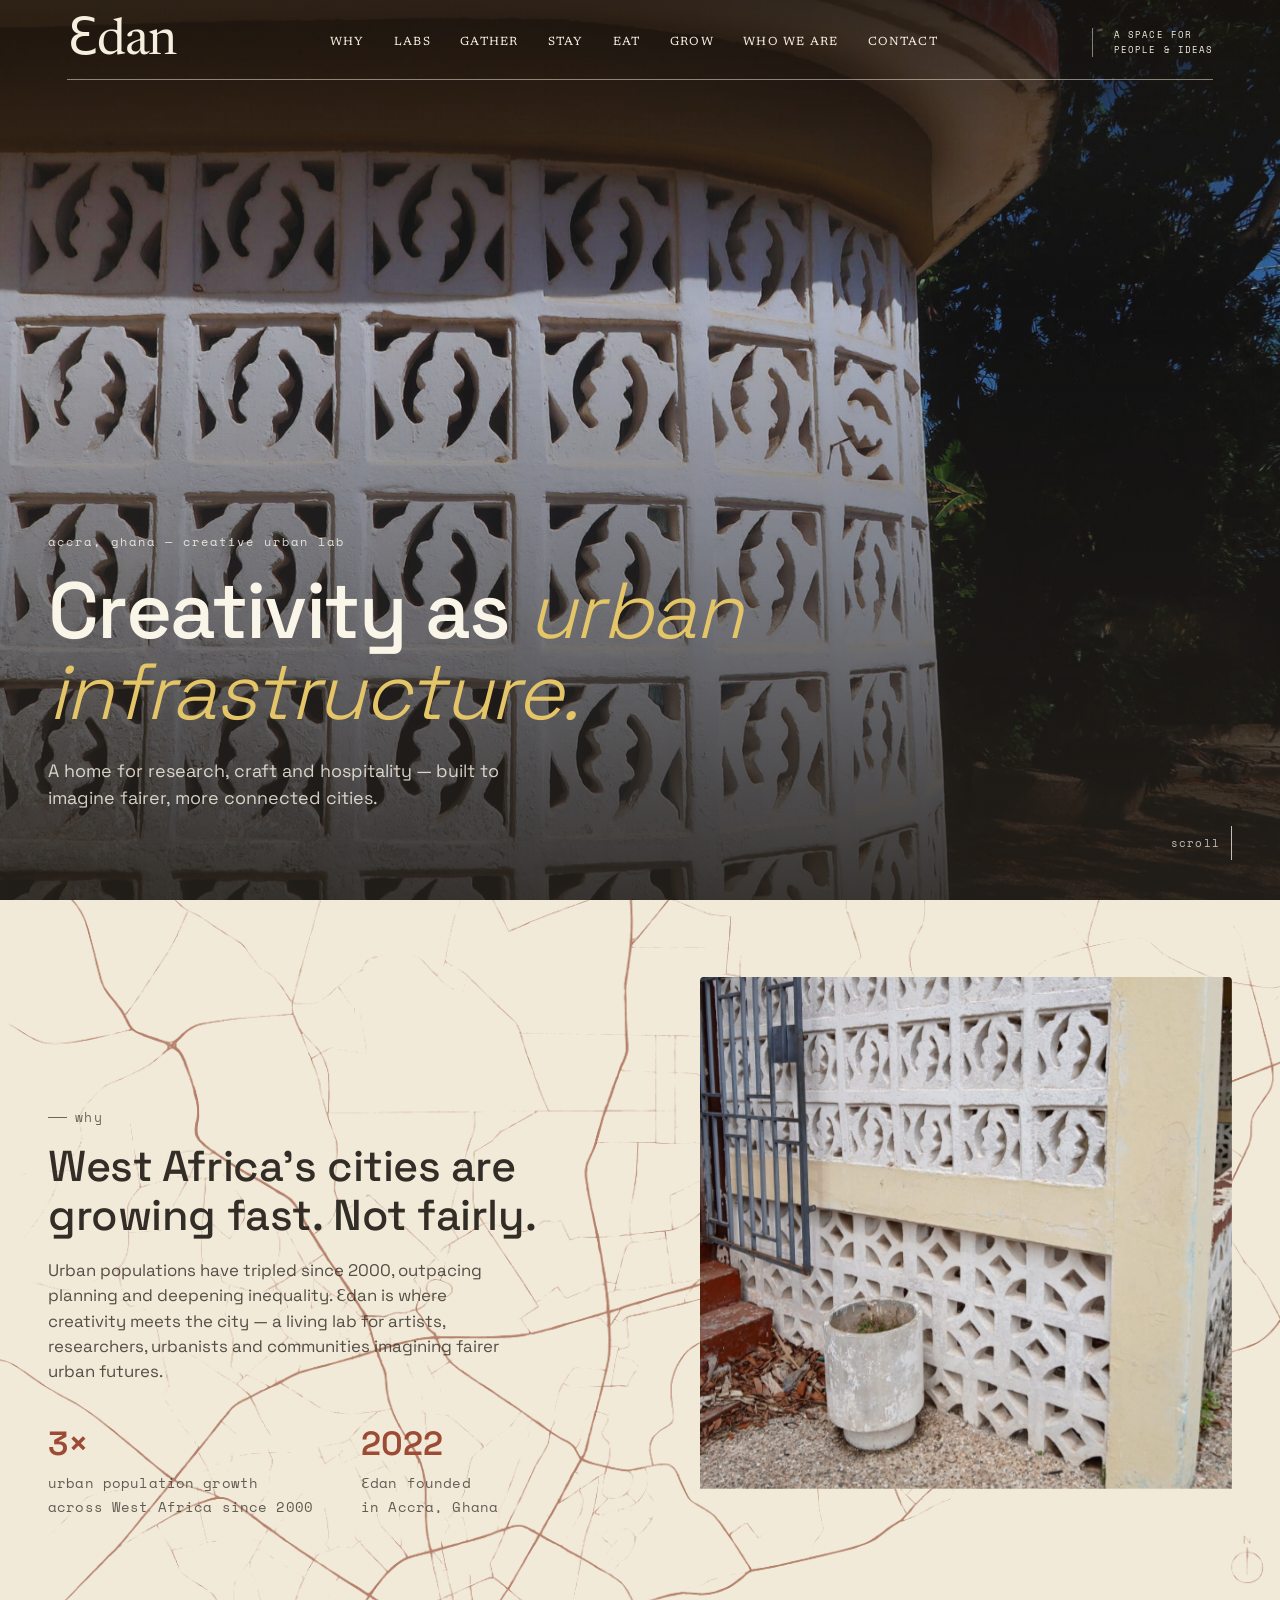
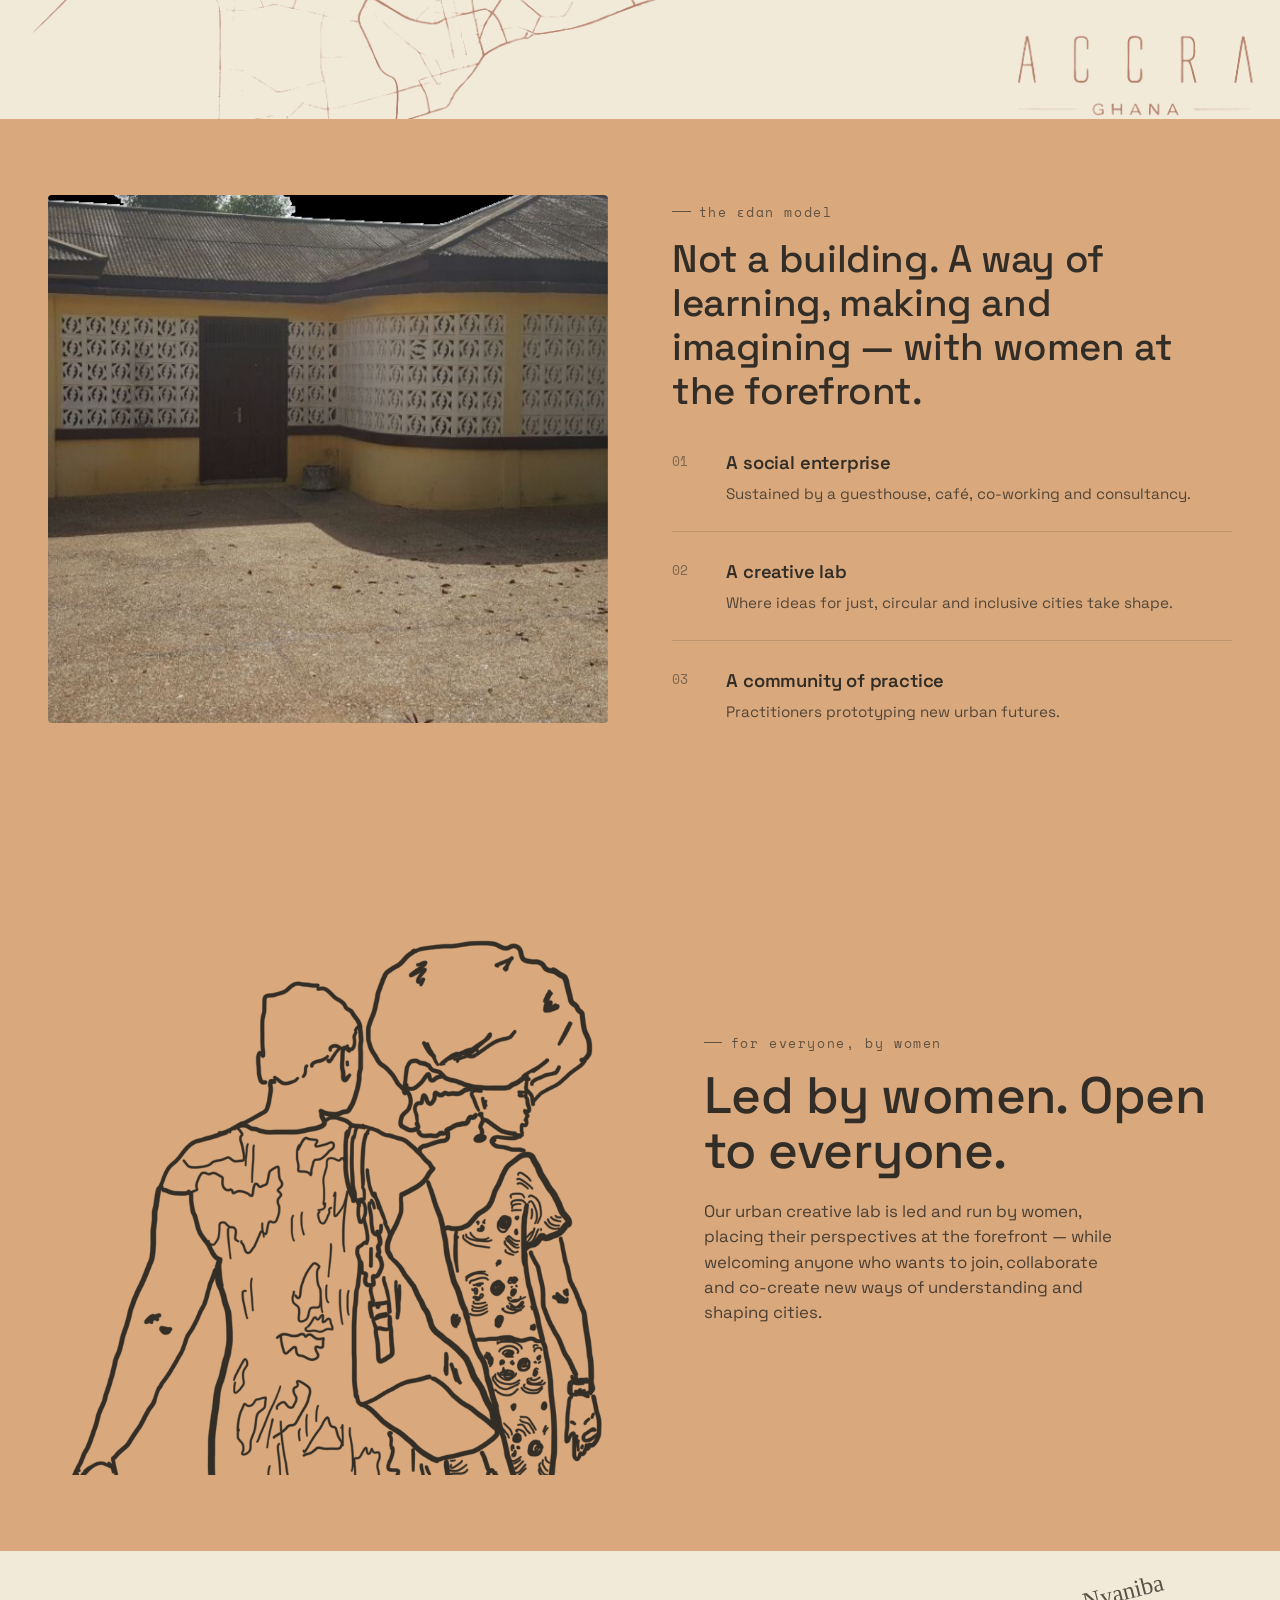
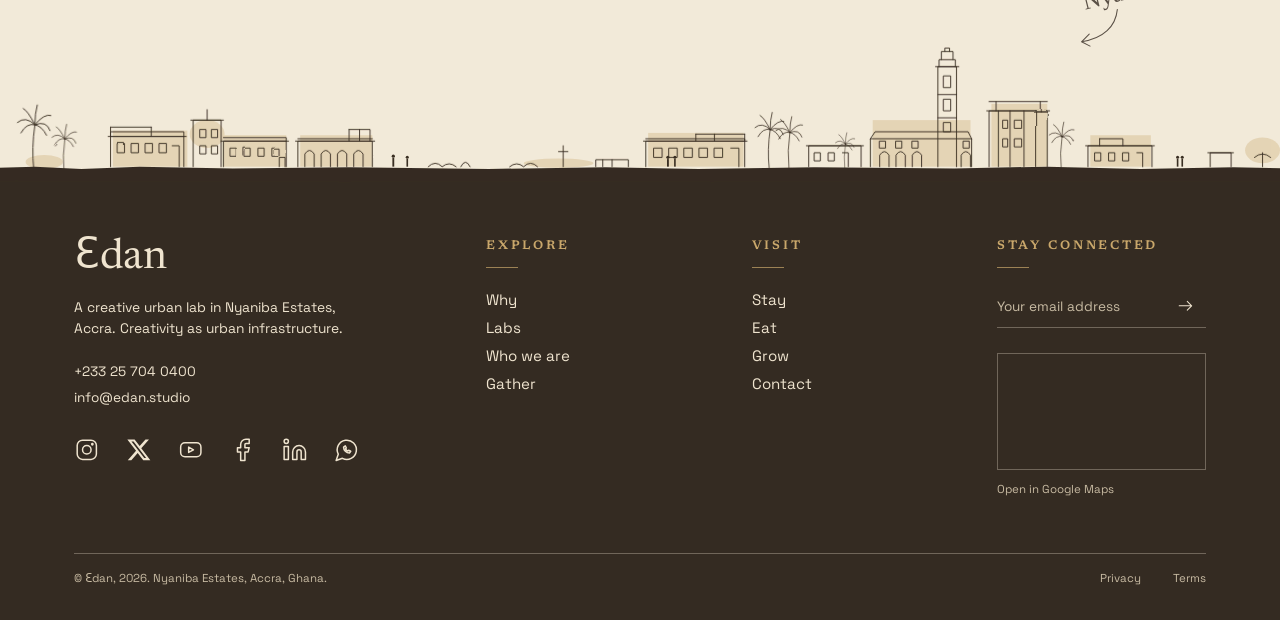
==== index.html @ 87b13c7b "first commit" ====
<!DOCTYPE html>
<html lang="en">
<head>
<meta charset="UTF-8">
<meta name="viewport" content="width=device-width, initial-scale=1.0">
<title>Ɛdan — creative urban studio, Accra</title>
<meta name="description" content="Ɛdan is a creative urban lab in Accra, Ghana. Creativity as urban infrastructure.">
<link rel="stylesheet" href="css/base.css">
<link rel="stylesheet" href="css/tokens.css">
<link rel="stylesheet" href="css/footer.css">
<link rel="preconnect" href="https://fonts.googleapis.com">
<link rel="preconnect" href="https://fonts.gstatic.com" crossorigin>
<link href="https://fonts.googleapis.com/css2?family=Newsreader:opsz,wght@6..72,300..600&display=swap" rel="stylesheet">
</head>
<body class="page-home">

<!-- ============ NAV ============ -->
<a class="skip-link" href="#main">Skip to content</a>
<header class="site-nav" id="siteNav">
  <a href="index.html" class="nav-logo">
    <span>Ɛdan</span>
  </a>
  <button class="nav-toggle" id="navToggle" aria-label="Open menu" aria-expanded="false" aria-controls="navLinks">
    <span></span><span></span><span></span>
  </button>
  <nav class="nav-links" id="navLinks" aria-label="Main">
    <a href="index.html#why">Why</a>
    <a href="labs.html">Labs</a>
    <a href="gather.html">Gather</a>
    <a href="stay.html">Stay</a>
    <a href="eat.html">Eat</a>
    <a href="grow.html">Grow</a>
    <a href="about.html">Who we are</a>
    <a href="contact.html">Contact</a>
  </nav>
  <p class="nav-note" aria-hidden="true">A space for<br>people &amp; ideas</p>
</header>

  <main id="main">
  <!-- ============================================
       HERO
       ============================================ -->
  <section class="hero" id="top">
    <div class="hero-media" id="heroMedia">
      <img src="images/breeze-block-hero.jpg" alt="Detail of a white perforated concrete screen block wall at Ɛdan's building in Accra">
    </div>
    <div class="hero-scrim"></div>

    <div class="hero-content">
      <div class="hero-text-panel">
        <span class="hero-eyebrow">Accra, Ghana — creative urban lab</span>
        <h1 class="hero-title">Creativity as <em>urban infrastructure.</em></h1>
        <p class="hero-sub">A home for research, craft and hospitality — built to imagine fairer, more connected cities.</p>
      </div>
    </div>

    <div class="hero-scroll">
      <span>scroll</span>
      <span class="line"></span>
    </div>
  </section>

  <!-- ============================================
       WHY
       ============================================ -->
  <section class="section section-cotton" id="why">
    <div class="why-bg" aria-hidden="true">
      <img src="images/accra-map-lines.png" alt="">
    </div>
    <div class="wrap why-grid">
      <div class="why-content reveal">
        <span class="eyebrow">why</span>
        <h2>West Africa's cities are growing fast. Not fairly.</h2>
        <p>Urban populations have tripled since 2000, outpacing planning and deepening inequality. Ɛdan is where creativity meets the city — a living lab for artists, researchers, urbanists and communities imagining fairer urban futures.</p>

        <div class="stat-row">
          <div class="stat">
            <span class="num">3×</span>
            <span class="label">urban population growth<br>across West Africa since 2000</span>
          </div>
          <div class="stat">
            <span class="num">2022</span>
            <span class="label">Ɛdan founded<br>in Accra, Ghana</span>
          </div>
        </div>
      </div>

      <div class="why-image reveal reveal-delay-1">
        <img class="parallax-img" src="images/breeze-block-detail.jpg" alt="Close-up detail of Ɛdan's perforated concrete screen wall, worn by weather and time">
      </div>
    </div>
  </section>

  <!-- ============================================
       MODEL
       ============================================ -->
  <section class="section section-terracotta model-section" id="model">
    <div class="wrap model-layout">
      <div class="model-visual reveal">
        <img class="parallax-img" src="images/model-guesthouse.jpg" alt="Ɛdan's single-storey guesthouse building, its facade lined with white breeze-block screens">
      </div>

      <div class="model-content">
        <span class="eyebrow">the Ɛdan model</span>
        <h2>Not a building. A way of learning, making and imagining — with women at the forefront.</h2>

        <div class="pillars">
          <div class="pillar reveal reveal-delay-1">
            <span class="pillar-mark">01</span>
            <div>
              <h3>A social enterprise</h3>
              <p>Sustained by a guesthouse, café, co-working and consultancy.</p>
            </div>
          </div>
          <div class="pillar reveal reveal-delay-2">
            <span class="pillar-mark">02</span>
            <div>
              <h3>A creative lab</h3>
              <p>Where ideas for just, circular and inclusive cities take shape.</p>
            </div>
          </div>
          <div class="pillar reveal reveal-delay-3">
            <span class="pillar-mark">03</span>
            <div>
              <h3>A community of practice</h3>
              <p>Practitioners prototyping new urban futures.</p>
            </div>
          </div>
        </div>
      </div>
    </div>
  </section>

  <!-- ============================================
       WOMEN / FOR EVERYONE
       ============================================ -->
  <section class="section women-section" id="women">
    <div class="wrap women-grid">
      <div class="women-figure reveal">
        <img src="images/line-figures.png" alt="Line illustration of two women walking together, in the Ɛdan brand's hand-drawn gold linework style">
      </div>

      <div class="women-text reveal reveal-delay-1">
        <span class="eyebrow">for everyone, by women</span>
        <h2>Led by women. Open to everyone.</h2>
        <p>Our urban creative lab is led and run by women, placing their perspectives at the forefront — while welcoming anyone who wants to join, collaborate and co-create new ways of understanding and shaping cities.</p>
      </div>
    </div>
  </section>

  
  </main>

<!-- ============ FOOTER ============ -->
<div data-include="partials/nav-footer.html"></div>
  <script src="js/include.js"></script>

  <script src="js/main.js"></script>
  <script src="js/nav.js"></script>
</body>
</html>
---- css/base.css ----
/* ============================================
   Ɛdan — homepage prototype
   Design tokens
   ============================================ */

@import url('https://fonts.googleapis.com/css2?family=Space+Grotesk:wght@300;400;500;600;700&family=Space+Mono:ital,wght@0,400;0,700;1,400&display=swap');

:root{
  /* colour — muted, earth-leaning, never pure white/black */
  --cotton:      #F2EAD9;   /* base page background */
  --cream:       #FAF5E9;   /* lightest surface, cards on dark sections */
  --terracotta:  #D9A97D;   /* dominant warm section field */
  --terracotta-deep: #C68F63;
  --clay:        #9C4B34;   /* roof-tile rust, sparing accent */
  --indigo:      #57647E;   /* faded indigo, cool counterpoint */
  --indigo-deep: #414C63;
  --mustard:     #E4C567;   /* soft accent, "WHY" / highlight */
  --ink:         #322D26;   /* body text, never pure black */
  --ink-soft:    #55503F;

  --font-display: 'Space Grotesk', sans-serif;
  --font-mono: 'Space Mono', monospace;

  --container: 1400px;
  --container-wide: 1680px;
  --gutter: clamp(1.25rem, 4vw, 3rem);

  --ease: cubic-bezier(.16,.84,.44,1);
}

*, *::before, *::after{ box-sizing: border-box; }

html{
  scroll-behavior: smooth;
}

@media (prefers-reduced-motion: reduce){
  html{ scroll-behavior: auto; }
  *{ animation-duration: 0.001ms !important; animation-iteration-count: 1 !important; transition-duration: 0.001ms !important; scroll-behavior: auto !important; }
}

body{
  margin: 0;
  background: var(--cotton);
  color: var(--ink);
  font-family: var(--font-display);
  font-weight: 400;
  line-height: 1.5;
  -webkit-font-smoothing: antialiased;
  overflow-x: hidden;
}

img{ max-width: 100%; display: block; }

a{ color: inherit; text-decoration: none; }

h1,h2,h3,h4{
  font-family: var(--font-display);
  font-weight: 500;
  margin: 0;
  letter-spacing: -0.01em;
}

p{ margin: 0; }

.eyebrow{
  font-family: var(--font-mono);
  font-size: 0.84rem;
  letter-spacing: 0.12em;
  text-transform: lowercase;
  opacity: 0.7;
  display: inline-flex;
  align-items: center;
  gap: 0.6em;
  margin-bottom: 1.1em;
}
.eyebrow::before{
  content: '';
  width: 1.4em;
  height: 1px;
  background: currentColor;
  display: inline-block;
}

.wrap{
  max-width: var(--container);
  margin: 0 auto;
  padding: 0 var(--gutter);
  position: relative;
}
.wrap.wrap-wide{ max-width: var(--container-wide); }

section{ position: relative; }

/* reveal-on-scroll */
.reveal{
  opacity: 0;
  transform: translateY(28px);
  transition: opacity 0.9s var(--ease), transform 0.9s var(--ease);
}
.reveal.in{
  opacity: 1;
  transform: translateY(0);
}
.reveal-delay-1{ transition-delay: .08s; }
.reveal-delay-2{ transition-delay: .16s; }
.reveal-delay-3{ transition-delay: .24s; }
.reveal-delay-4{ transition-delay: .32s; }

/* ============================================
   Nav: editorial header on parchment (wordmark | labels | descriptor, one fine rule below)
   ============================================ */
:root{
  --nav-paper: var(--paper, #F2EAD9);
  --nav-ink: #1f1913;          /* dark green-black */
  --nav-rule: rgba(92,70,48,.38);
  --nav-margin: clamp(1.25rem, 5.2vw, 5rem);
  --nav-serif: "Newsreader", "Iowan Old Style", Georgia, "Times New Roman", serif;
}
.site-nav{
  position: fixed;
  top: 0; left: 0; right: 0;
  z-index: 100;
  height: clamp(4rem, 6.25vw, 6.4rem);
  padding-top: clamp(.15rem, .4vw, .4rem);
  padding-left: var(--nav-margin); padding-right: var(--nav-margin);
  display: grid;
  grid-template-columns: auto 1fr auto;
  align-items: center;
  column-gap: clamp(1.5rem, 3vw, 3.5rem);
  background: var(--nav-paper);
  color: var(--nav-ink);
  transition: transform .4s var(--ease);
}
/* the fine warm-grey rule, aligned to the outer margins */
.site-nav::after{
  content: '';
  position: absolute;
  left: var(--nav-margin); right: var(--nav-margin); bottom: 0;
  height: 1px;
  background: var(--nav-rule);
  pointer-events: none;
}
.nav-logo{
  font-family: var(--nav-serif);
  font-weight: 400;
  font-size: clamp(2.3rem, 3.2vw + .6rem, 4.2rem);
  line-height: 1;
  letter-spacing: -0.02em;
  color: var(--nav-ink);
  justify-self: start;
}
.nav-logo:hover{ opacity: .75; }

.nav-links{
  display: flex;
  align-items: center;
  justify-content: center;
  gap: clamp(.8rem, 2.3vw, 3.2rem);
  font-family: var(--nav-serif);
  font-size: clamp(.64rem, .5rem + .3vw, .82rem);
  font-weight: 400;
  letter-spacing: .1em;
  text-transform: uppercase;
  white-space: nowrap;
  color: var(--nav-ink);
}
.nav-links a{ position: relative; padding: .5rem 0; }
.nav-links a::after{
  content:'';
  position: absolute; left:0; right:.2em; bottom: .28rem;
  height: 1px; background: currentColor;
  transform: scaleX(0); transform-origin: left;
  transition: transform .3s var(--ease);
}
.nav-links a:hover::after,
.nav-links a[aria-current="page"]::after{ transform: scaleX(1); }
.nav-links a:focus-visible,
.nav-logo:focus-visible,
.nav-toggle:focus-visible{ outline: 2px solid var(--nav-ink); outline-offset: 4px; }

/* right: thin vertical divider + two-line descriptor */
.nav-note{
  margin: 0;
  padding-left: clamp(1rem, 1.6vw, 1.6rem);
  border-left: 1px solid var(--nav-rule);
  font-family: var(--font-mono);
  font-size: clamp(.5rem, .42rem + .2vw, .64rem);
  line-height: 1.55;
  letter-spacing: .12em;
  text-transform: uppercase;
  white-space: nowrap;
  color: var(--nav-ink);
}

.nav-toggle{ display:none; }

/* ============================================
   Hero
   ============================================ */
.hero{
  height: 100svh;
  min-height: 560px;
  position: relative;
  display: flex;
  align-items: flex-end;
  overflow: hidden;
  background: var(--ink);
}
.hero-media{
  position: absolute;
  inset: -8% -4%;
  z-index: 0;
}
.hero-media img{
  width: 100%; height: 100%;
  object-fit: cover;
  will-change: transform;
}
.hero-scrim{
  position: absolute; inset: 0;
  background: linear-gradient(180deg, rgba(50,45,38,0.35) 0%, rgba(50,45,38,0.15) 35%, rgba(35,30,24,0.86) 100%);
  z-index: 1;
}
.hero-content{
  position: relative;
  z-index: 2;
  width: 100%;
  padding: 0 var(--gutter) clamp(3rem, 7vw, 5.5rem);
  color: var(--cream);
}
.hero-eyebrow{
  font-family: var(--font-mono);
  font-size: 0.78rem;
  letter-spacing: 0.16em;
  text-transform: lowercase;
  opacity: 0.85;
  margin-bottom: 1.2rem;
  display: block;
}
.hero-title{
  font-size: clamp(2.4rem, 6.2vw, 5.2rem);
  line-height: 1.02;
  font-weight: 500;
  max-width: 16ch;
  letter-spacing: -0.02em;
}
.hero-title em{
  font-style: italic;
  font-weight: 300;
  color: var(--mustard);
}
.hero-sub{
  margin-top: 1.6rem;
  max-width: 42ch;
  font-size: clamp(1rem, 1.4vw, 1.15rem);
  color: rgba(250,245,233,0.82);
}
.hero-scroll{
  position: absolute;
  right: var(--gutter);
  bottom: clamp(1.5rem, 4vw, 2.5rem);
  z-index: 2;
  display: flex;
  align-items: center;
  gap: 0.7rem;
  color: var(--cream);
  font-family: var(--font-mono);
  font-size: 0.7rem;
  letter-spacing: 0.1em;
  opacity: 0.75;
}
.hero-scroll .line{
  width: 1px; height: 34px;
  background: currentColor;
  position: relative;
  overflow: hidden;
}
.hero-scroll .line::after{
  content:'';
  position:absolute; left:0; top:-100%; width:100%; height:100%;
  background: var(--mustard);
  animation: scrollLine 2.1s ease-in-out infinite;
}
@keyframes scrollLine{
  0%{ top:-100%; }
  50%{ top:0; }
  100%{ top:100%; }
}

/* ============================================
   Motif layer (parallax decorative SVG)
   ============================================ */
.motif-layer{
  position: absolute;
  inset: -10% -10%;
  z-index: 0;
  pointer-events: none;
  will-change: transform;
  opacity: 0.5;
}
.motif-layer svg{ width: 100%; height: 100%; }

/* ============================================
   Generic section spacing
   ============================================ */
.section{
  padding: clamp(4.5rem, 9vw, 8rem) 0;
  overflow: hidden;
}
.section-cotton{ background: var(--cotton); }
.section-terracotta{ background: var(--terracotta); color: var(--ink); }
.section-ink{ background: var(--ink); color: var(--cream); }
.section-indigo{ background: var(--indigo); color: var(--cream); }

.section-head{
  max-width: 46rem;
  margin-bottom: clamp(2.5rem, 5vw, 4rem);
}
.section-head reveal{ margin: 0 auto; }
.section-head h2{
  font-size: clamp(1.8rem, 3.4vw, 2.7rem);
  line-height: 1.12;
}
.section-head p{
  margin-top: 1.1rem;
  font-size: 1.05rem;
  max-width: 42ch;
  opacity: 0.82;
}

/* ============================================
   Why section
   ============================================ */
.why-grid{
  display: grid;
  grid-template-columns: 1.05fr 0.95fr;
  gap: clamp(2rem, 5vw, 4rem);
  align-items: center;
}
.why-image{
  position: relative;
  border-radius: 4px;
  overflow: hidden;
  aspect-ratio: 4/5;
}
.why-image img{ width:100%; height:100%; object-fit: cover; }

/* reusable scroll-parallax treatment — add class="parallax-img" to any <img>
   inside a position:relative + overflow:hidden container to get this effect */
.parallax-img{
  position: absolute;
  inset: -12% 0;
  width: 100%;
  height: 124%;
  object-fit: cover;
  will-change: transform;
}
.stat-row{
  display: flex;
  gap: clamp(1.5rem, 4vw, 3rem);
  margin-top: 2.2rem;
  flex-wrap: wrap;
}
.stat{
  font-family: var(--font-mono);
}
.stat .num{
  display:block;
  font-family: var(--font-display);
  font-size: 2.1rem;
  font-weight: 600;
  color: var(--clay);
}
.stat .label{ font-size: 0.86rem; opacity: 0.75; letter-spacing: 0.01em; line-height: 1.4; }

.why-content h2{
  font-size: clamp(1.8rem, 3.4vw, 2.7rem);
  line-height: 1.12;
}
.why-content > p{
  margin-top: 1.2rem;
  font-size: 1.05rem;
  max-width: 42ch;
  opacity: 0.82;
}

.why-bg{
  position: absolute;
  inset: 0;
  z-index: 0;
  overflow: hidden;
  pointer-events: none;
}
.why-bg img{
  width: 100%;
  height: 100%;
  object-fit: cover;
  object-position: center;
  opacity: 0.6;
}
#why .wrap{ position: relative; z-index: 1; }

/* ============================================
   Model / pillars
   ============================================ */
.model-section{ position: relative; }

.model-layout{
  display: grid;
  grid-template-columns: 1fr 1fr;
  gap: clamp(2rem, 5vw, 4rem);
  align-items: stretch;
}

.model-visual{
  position: relative;
  overflow: hidden;
  border-radius: 4px;
  min-height: 420px;
  display: flex;
  align-items: center;
  justify-content: center;
}

.model-content h2{
  font-size: clamp(1.7rem, 3vw, 2.4rem);
  line-height: 1.15;
  margin-bottom: 2.2rem;
  max-width: 22ch;
}

.pillars{
  display: flex;
  flex-direction: column;
  gap: 1.6rem;
}
.pillar{
  display: grid;
  grid-template-columns: 2.4rem 1fr;
  gap: 1rem;
  padding-bottom: 1.6rem;
  border-bottom: 1px solid rgba(50,45,38,0.16);
}
.pillar:last-child{ border-bottom: none; padding-bottom: 0; }
.pillar-mark{
  font-family: var(--font-mono);
  font-size: 0.8rem;
  opacity: 0.55;
  padding-top: 0.2rem;
}
.pillar h3{ font-size: 1.15rem; font-weight: 600; margin-bottom: 0.4rem; }
.pillar p{ font-size: 0.95rem; opacity: 0.8; }

/* ============================================
   Labs
   ============================================ */
.labs-section{ background: var(--cotton); }
.lab-row{
  display: grid;
  grid-template-columns: 0.9fr 1.1fr;
  gap: clamp(2rem, 5vw, 4rem);
  align-items: center;
  padding: clamp(2.5rem, 5vw, 4rem) 0;
  border-top: 1px solid rgba(50,45,38,0.14);
  position: relative;
}
.lab-row:first-of-type{ border-top: none; }
.lab-row:nth-of-type(even) .lab-visual{ order: 2; }
.lab-index{
  font-family: var(--font-mono);
  font-size: 0.75rem;
  opacity: 0.5;
  margin-bottom: 0.8rem;
  display: block;
}
.lab-row h3{
  font-size: clamp(1.4rem, 2.4vw, 1.9rem);
  margin-bottom: 0.8rem;
}
.lab-row p{ font-size: 1rem; opacity: 0.8; max-width: 40ch; }
.lab-link{
  display: inline-flex;
  align-items: center;
  gap: 0.5rem;
  margin-top: 1.3rem;
  font-family: var(--font-mono);
  font-size: 0.8rem;
  border-bottom: 1px solid currentColor;
  padding-bottom: 2px;
}
.lab-visual{
  position: relative;
  aspect-ratio: 5/4;
  border-radius: 4px;
  overflow: hidden;
  background: var(--cream);
}
.lab-visual .motif-layer{ opacity: 0.9; inset: 0; }
.lab-visual .motif-inner{
  position: absolute; inset: 0;
  display: flex; align-items: center; justify-content: center;
}
.motif-num{
  font-family: var(--font-mono);
  font-size: clamp(3.5rem, 9vw, 5.5rem);
  font-weight: 700;
  color: var(--ink);
  opacity: 0.08;
}

/* Labs teaser grid (homepage only — full rows live on labs.html) */
.labs-teaser-grid{
  display: grid;
  grid-template-columns: repeat(4, 1fr);
  gap: 1.2rem;
  margin-bottom: 2rem;
}
.labs-teaser-item{
  display: block;
  padding: 1.5rem;
  border: 1px solid rgba(50,45,38,0.16);
  border-radius: 4px;
  transition: background 0.3s var(--ease), border-color 0.3s var(--ease);
}
.labs-teaser-item:hover{
  background: var(--cream);
  border-color: rgba(50,45,38,0.3);
}
.labs-teaser-mark{
  font-family: var(--font-mono);
  font-size: 0.75rem;
  opacity: 0.5;
  display: block;
  margin-bottom: 0.7rem;
}
.labs-teaser-item h4{ font-size: 1.05rem; margin-bottom: 0.4rem; }
.labs-teaser-item p{ font-size: 0.88rem; opacity: 0.75; }

/* ============================================
   Women / everyone
   ============================================ */
.women-section{
  background: var(--terracotta);
  position: relative;
}
.women-grid{
  display: grid;
  grid-template-columns: 1.15fr 1fr;
  align-items: center;
  gap: clamp(2rem, 5vw, 3rem);
}
.women-figure{
  position: relative;
  display: flex;
  justify-content: center;
}
.women-figure img{ width: 100%; }
.women-text h2{
  font-size: clamp(2rem, 4vw, 3.2rem);
  line-height: 1.08;
}
.women-text p{
  margin-top: 1.3rem;
  font-size: 1.05rem;
  max-width: 38ch;
  opacity: 0.85;
}

/* ============================================
   Spaces
   ============================================ */
.spaces-grid{
  display: grid;
  grid-template-columns: repeat(4, 1fr);
  gap: 1.1rem;
}
.space-card{
  position: relative;
  border-radius: 4px;
  overflow: hidden;
  aspect-ratio: 3/4;
  background: var(--ink);
}
.space-card img{
  width: 100%; height: 100%; object-fit: cover;
  transition: transform 1.1s var(--ease);
}
.space-card:hover img{ transform: scale(1.06); }
.space-card .space-scrim{
  position: absolute; inset: 0;
  background: linear-gradient(180deg, rgba(50,45,38,0) 40%, rgba(35,30,24,0.85) 100%);
}
.space-card .space-label{
  position: absolute; left: 0; right: 0; bottom: 0;
  padding: 1.1rem;
  color: var(--cream);
}
.space-card .space-label .tag{
  font-family: var(--font-mono);
  font-size: 0.68rem;
  opacity: 0.75;
  display:block;
  margin-bottom: 0.3rem;
}
.space-card .space-label h4{ font-size: 1.05rem; }

/* ============================================
   Circle — "we are circular by design"
   Base rules = safe simple mobile version.
   The elaborate editorial treatment (thread line, oversized
   type, overlapping detail photo) is desktop-only, in the
   min-width: 901px block below.
   ============================================ */
.circle-section{
  background: var(--ink);
  color: var(--cream);
}

.circle-wrap-v2{
  display: flex;
  flex-direction: column;
  gap: 2rem;
}

.circle-kicker{
  font-family: var(--font-mono);
  font-size: 0.78rem;
  letter-spacing: 0.12em;
  text-transform: lowercase;
  opacity: 0.6;
}

.circle-visual{ position: relative; }
.circle-photo{
  position: relative;
  aspect-ratio: 1/1;
  max-width: 320px;
  margin: 0 auto;
  border-radius: 50%;
  overflow: hidden;
}
.circle-photo img{
  width: 100%; height: 100%;
  object-fit: cover;
  filter: saturate(0.9) brightness(0.9);
}
.circle-photo-ring{ display: none; }
.circle-photo-detail{ display: none; }
.circle-thread{ display: none; }

.circle-heading{ text-align: center; }
.circle-heading .line-small{
  display: block;
  font-size: 1.1rem;
  opacity: 0.85;
}
.circle-heading .line-huge{
  display: block;
  font-size: clamp(2.6rem, 11vw, 3.6rem);
  font-weight: 600;
  color: var(--mustard);
  line-height: 1;
  margin: 0.15em 0;
}
.circle-heading .line-italic{ font-style: italic; font-weight: 300; }

.circle-manifesto{ text-align: center; margin-top: 1.4rem; }
.circle-manifesto p{
  font-size: 1.05rem;
  opacity: 0.85;
  margin-bottom: 0.35rem;
}

.circle-tagline{
  text-align: center;
  margin-top: 1.2rem;
  font-size: 0.95rem;
  font-style: italic;
  opacity: 0.65;
}

.circle-cta{
  text-align: center;
  margin-top: 1.6rem;
  font-family: var(--font-mono);
  font-size: 0.85rem;
  letter-spacing: 0.03em;
}
.circle-cta span{ color: var(--mustard); margin: 0 0.4em; }

/* ============================================
   Circle — desktop-only editorial treatment
   ============================================ */
@media (min-width: 901px){
  .circle-wrap-v2{
    position: relative;
    display: grid;
    grid-template-columns: 0.85fr 1.15fr;
    align-items: center;
    gap: 2rem;
    padding-top: 3rem;
  }
  .circle-kicker{
    position: absolute;
    top: 0; left: 0;
  }

  .circle-photo{
    max-width: 440px;
    margin: 0;
  }
  .circle-photo-ring{
    display: block;
    position: absolute;
    inset: -16px;
    width: calc(100% + 32px);
    height: calc(100% + 32px);
    pointer-events: none;
  }
  .circle-photo-ring circle{
    fill: none;
    stroke: var(--mustard);
    stroke-width: 1.4;
    stroke-dasharray: 2 7;
    opacity: 0.75;
  }
  .circle-photo-detail{
    display: block;
    position: absolute;
    width: 128px;
    height: 128px;
    object-fit: cover;
    border-radius: 6px;
    border: 4px solid var(--ink);
    bottom: -28px;
    right: 6%;
    transform: rotate(-5deg);
    box-shadow: 0 16px 28px rgba(20,16,12,0.4);
  }
  .circle-thread{
    display: block;
    position: absolute;
    top: -60px;
    left: 62%;
    width: 360px;
    height: 360px;
    pointer-events: none;
  }
  .circle-thread path{
    fill: none;
    stroke: var(--mustard);
    stroke-width: 1.1;
    opacity: 0.55;
  }
  .circle-thread text{
    font-family: var(--font-mono);
    font-size: 7px;
    letter-spacing: 0.05em;
    fill: var(--mustard);
    opacity: 0.85;
  }

  .circle-copy{
    position: relative;
    z-index: 2;
    margin-left: -70px;
  }
  .circle-heading{ text-align: left; }
  .circle-heading .line-small{ font-size: 1.35rem; }
  .circle-heading .line-huge{
    font-size: clamp(4.5rem, 8.5vw, 7rem);
    margin: 0.05em 0;
  }
  .circle-manifesto{ text-align: left; margin-top: 1.8rem; }
  .circle-manifesto p{ font-size: 1.2rem; }
  .circle-tagline{ text-align: left; margin-top: 1.4rem; font-size: 1rem; }
  .circle-cta{ text-align: left; margin-top: 1.8rem; font-size: 0.9rem; }
}

/* ============================================
   Doorways / get involved
   ============================================ */
.doors-grid{
  display: grid;
  grid-template-columns: repeat(3, 1fr);
  gap: 1px;
  background: rgba(50,45,38,0.14);
  border: 1px solid rgba(50,45,38,0.14);
}
.door-card{
  background: var(--cotton);
  padding: clamp(1.6rem, 3vw, 2.2rem);
  min-height: 190px;
  display: flex;
  flex-direction: column;
  justify-content: space-between;
  transition: background 0.35s var(--ease);
}
.door-card:hover{ background: var(--cream); }
.door-card .door-top{
  display: flex;
  justify-content: space-between;
  align-items: flex-start;
}
.door-card .door-mark{
  font-family: var(--font-mono);
  font-size: 0.7rem;
  opacity: 0.5;
}
.door-card .door-arrow{
  font-size: 1.1rem;
  transition: transform 0.3s var(--ease);
}
.door-card:hover .door-arrow{ transform: translate(3px,-3px); }
.door-card h4{ font-size: 1.15rem; margin-top: 1.4rem; }
.door-card p{ font-size: 0.88rem; opacity: 0.72; margin-top: 0.5rem; }
.door-card .door-tag{
  font-family: var(--font-mono);
  font-size: 0.66rem;
  opacity: 0.55;
  margin-top: 0.9rem;
  display: block;
}

/* ============================================
   Founder / community
   ============================================ */
.founder-section{
  background: var(--terracotta-deep);
}
.founder-layout{
  display: grid;
  grid-template-columns: 0.7fr 1.3fr;
  gap: clamp(2rem, 5vw, 4rem);
  align-items: center;
}
.founder-photo{
  position: relative;
  aspect-ratio: 1/1;
  border-radius: 4px;
  overflow: hidden;
  background: var(--ink);
}
.founder-photo img{
  width: 100%; height: 100%; object-fit: cover;
  object-position: top center;
}
.founder-text .eyebrow{ opacity: 0.7; }
.founder-text h2{ font-size: clamp(1.7rem, 3vw, 2.3rem); }
.founder-text p{ margin-top: 1.1rem; font-size: 1.02rem; max-width: 50ch; opacity: 0.85; }

.friends-strip{
  margin-top: clamp(3rem, 6vw, 4.5rem);
  padding-top: clamp(2rem, 4vw, 2.5rem);
  border-top: 1px solid rgba(50,45,38,0.18);
}
.friends-strip .eyebrow{ opacity: 0.6; }
.friends-list{
  display: flex;
  flex-wrap: wrap;
  gap: 0.6rem 1rem;
  font-family: var(--font-mono);
  font-size: 0.82rem;
  opacity: 0.75;
}
.friends-list span::after{
  content: '·';
  margin-left: 1rem;
  opacity: 0.5;
}
.friends-list span:last-child::after{ content: none; }

/* ============================================
   Footer
   ============================================ */
.site-footer{
  background: var(--ink);
  color: var(--cream);
  padding: clamp(3rem, 6vw, 5rem) 0 2rem;
}
.footer-top{
  display: grid;
  grid-template-columns: 1.3fr 1fr 1fr;
  gap: 2.5rem;
  padding-bottom: clamp(2.5rem, 5vw, 3.5rem);
  border-bottom: 1px solid rgba(250,245,233,0.14);
}
.footer-brand{
  display: flex;
  align-items: center;
  gap: 0.6rem;
  font-family: var(--font-mono);
  font-weight: 700;
  font-size: 1.05rem;
  margin-bottom: 1rem;
}
.footer-top p{ opacity: 0.68; font-size: 0.95rem; max-width: 30ch; }
.footer-col h5{
  font-family: var(--font-mono);
  font-size: 0.7rem;
  letter-spacing: 0.1em;
  opacity: 0.55;
  margin-bottom: 1rem;
  text-transform: lowercase;
}
.footer-col a, .footer-col p{
  display: block;
  font-size: 0.92rem;
  opacity: 0.82;
  margin-bottom: 0.65rem;
}
.footer-col a:hover{ opacity: 1; text-decoration: underline; }
.footer-bottom{
  display: flex;
  justify-content: space-between;
  padding-top: 1.6rem;
  font-family: var(--font-mono);
  font-size: 0.72rem;
  opacity: 0.5;
  flex-wrap: wrap;
  gap: 0.6rem;
}

/* ============================================
   Pricing cards (Join Us)
   ============================================ */
.pricing-grid{
  display: grid;
  grid-template-columns: repeat(2, 1fr);
  gap: clamp(1.2rem, 2.5vw, 1.8rem);
  max-width: 44rem;
  margin: 0 auto;
}
.pricing-card{
  background: var(--cream);
  border: 1px solid rgba(50,45,38,0.16);
  border-radius: 4px;
  padding: clamp(1.4rem, 2.5vw, 1.8rem);
}
.pricing-card h3{ font-size: 1.15rem; font-weight: 600; margin-bottom: 0.3rem; text-transform: lowercase; }
.pricing-card .price{
  font-family: var(--font-display);
  font-size: 1.85rem;
  font-weight: 600;
  color: var(--clay);
  line-height: 1;
  margin-top: 0.6rem;
  display: block;
}
.pricing-card .price-period{
  font-family: var(--font-mono);
  font-size: 0.75rem;
  opacity: 0.6;
  display: block;
  margin-bottom: 1rem;
}
.pricing-card .desc{ font-size: 0.88rem; line-height: 1.6; opacity: 0.8; margin-bottom: 1.3rem; }
.pricing-card .btn-signup{
  display: inline-block;
  border: 1px solid var(--ink);
  padding: 0.6rem 1.3rem;
  border-radius: 999px;
  font-family: var(--font-mono);
  font-size: 0.78rem;
  margin-bottom: 1.3rem;
  transition: background 0.3s var(--ease), color 0.3s var(--ease);
}
.pricing-card .btn-signup:hover{ background: var(--ink); color: var(--cream); }
.pricing-card .perks{
  border-top: 1px solid rgba(50,45,38,0.14);
  padding-top: 0.9rem;
  list-style: none;
  margin: 0;
}
.pricing-card .perks li{
  font-size: 0.84rem;
  opacity: 0.82;
  margin-bottom: 0.45rem;
  padding-left: 1.2rem;
  position: relative;
}

.pricing-card .perks li::before{
  content: '✓';
  position: absolute;
  left: 0;
  color: var(--clay);
}
.pricing-head{
  max-width: 30rem;
  margin-left: auto;
  margin-right: auto;
  margin-bottom: clamp(2rem, 4vw, 3rem);
  text-align: center;
}
.pricing-head .eyebrow{ display: flex; justify-content: center; }
.pricing-head h2{ font-size: clamp(1.5rem, 2.2vw, 2rem); }

/* Access list (bulleted, Join Us / info pages) */
.access-list{ list-style: none; margin: 0; padding: 0; max-width: 42rem; }
.access-list li{
  font-size: 1rem;
  opacity: 0.85;
  margin-bottom: 1rem;
  padding-left: 1.4rem;
  position: relative;
  line-height: 1.6;
}
.access-list li::before{
  content: '•';
  position: absolute;
  left: 0;
  color: var(--clay);
}
/* Prose block — plain paragraphs of body copy, reused across info pages */
.prose-block{
  font-size: 1.02rem;
  line-height: 1.75;
  opacity: 0.88;
  max-width: 42rem;
}
.prose-block p{ margin-bottom: 1.2rem; }
.prose-block p:last-child{ margin-bottom: 0; }

.note-italic{
  margin-top: 2rem;
  opacity: 0.8;
  max-width: 42rem;
  font-style: italic;
}

.page-top-padding{ padding-top: clamp(7rem, 12vw, 10rem); }

/* Full-bleed image — breaks out of .wrap's max-width/padding to run edge to edge */
.full-bleed-image{
  width: 100%;
  height: clamp(240px, 32vw, 440px);
  overflow: hidden;
  margin-bottom: clamp(2.5rem, 5vw, 4rem);
}
.full-bleed-image img{
  width: 100%;
  height: 100%;
  object-fit: cover;
  object-position: center 35%;
  display: block;
}

/* ============================================
   Collage hero — hand-drawn linework + real photo overlapping,
   echoing the client's own established visual signature
   ============================================ */
.collage-hero{
  position: relative;
  max-width: 480px;
  aspect-ratio: 4/3.4;
}
.collage-hero svg{
  position: absolute;
  inset: 0;
  width: 100%;
  height: 100%;
}
.collage-photo-inset{
  position: absolute;
  width: 54%;
  aspect-ratio: 3/4;
  object-fit: cover;
  top: 22%;
  left: 18%;
  border: 6px solid var(--cream);
  box-shadow: 0 20px 36px rgba(20,16,12,0.35);
}

/* ============================================
   Responsive
   ============================================ */
@media (max-width: 900px){
  .why-grid, .women-grid, .founder-layout, .model-layout{
    grid-template-columns: 1fr;
  }
  .why-image{ order: -1; }
  .model-visual{ order: -1; min-height: 280px; }
  .founder-photo{ max-width: 260px; }
  .lab-row{ grid-template-columns: 1fr; }
  .lab-row:nth-of-type(even) .lab-visual{ order: -1; }
  .spaces-grid{ grid-template-columns: repeat(2, 1fr); }
  .doors-grid{ grid-template-columns: repeat(2, 1fr); }
  .footer-top{ grid-template-columns: 1fr 1fr; row-gap: 2rem; }
  .labs-teaser-grid{ grid-template-columns: repeat(2, 1fr); }
  .pricing-grid{ grid-template-columns: 1fr; max-width: 24rem; }
}

@media (max-width: 620px){
  .spaces-grid{ grid-template-columns: 1fr 1fr; }
  .doors-grid{ grid-template-columns: 1fr; }
  .footer-top{ grid-template-columns: 1fr; }
  .labs-teaser-grid{ grid-template-columns: 1fr; }

  /* hero: centered content instead of bottom-anchored, needs its own contrast treatment */
  .hero{ align-items: center; }
  .hero-content{ padding-bottom: 0; }
  .hero-scrim{
    background: radial-gradient(120% 90% at 50% 48%, rgba(35,30,24,0.55) 0%, rgba(35,30,24,0.3) 55%, rgba(35,30,24,0.18) 100%);
  }
  .hero-media img{ opacity: 0.55; }
}


/* ---- nav: collapse to the menu button when 8 labels no longer fit ---- */
@media (max-width: 1060px){
  .nav-note{ display: none; }
  .site-nav{ grid-template-columns: 1fr auto; }
  .nav-toggle{
    display: block;
    position: relative;
    z-index: 101;
    width: 28px; height: 20px;
    background: none; border: 0; padding: 0;
    color: var(--nav-ink);
    cursor: pointer;
  }
  .nav-toggle span{
    position: absolute; left:0; right:0; height:1px; background: currentColor;
    transition: transform .3s var(--ease), opacity .3s var(--ease);
  }
  .nav-toggle span:nth-child(1){ top:0; }
  .nav-toggle span:nth-child(2){ top:50%; }
  .nav-toggle span:nth-child(3){ bottom:0; }
  .nav-toggle.open span:nth-child(1){ transform: translateY(9.5px) rotate(45deg); }
  .nav-toggle.open span:nth-child(2){ opacity: 0; }
  .nav-toggle.open span:nth-child(3){ transform: translateY(-9.5px) rotate(-45deg); }
  .nav-logo{ position: relative; z-index: 101; }

  .nav-links{
    position: fixed;
    inset: 0;
    height: 100vh; height: 100dvh;
    background: var(--nav-paper);
    flex-direction: column;
    justify-content: center;
    align-items: center;
    gap: 1.1rem;
    padding: 5rem 2rem 2rem;
    font-size: clamp(1.05rem, 4.4vw, 1.4rem);
    letter-spacing: .22em;
    transform: translateY(-100%);
    visibility: hidden;
    transition: transform .5s var(--ease), visibility 0s linear .5s;
    z-index: 90;
  }
  .nav-links.open{ transform: translateY(0); visibility: visible; transition-delay: 0s; }
  .nav-links a::after{ bottom: .1rem; }
  .site-nav.menu-open{ transform: none !important; }
}

/* ---- nav over the home hero: transparent with light text until you scroll (main.js adds .scrolled) ---- */
body .site-nav{
  transition: transform .4s var(--ease), background-color .4s var(--ease), color .4s var(--ease);
}
.site-nav::before{
  content: '';
  position: absolute;
  left: 0; right: 0; top: 0; height: 170%;
  background: linear-gradient(rgba(18,13,8,.5), rgba(18,13,8,0));
  opacity: 0;
  pointer-events: none;
  z-index: -1;
  transition: opacity .4s var(--ease);
}
body.page-home .site-nav:not(.scrolled):not(.menu-open){
  --nav-ink: #F6EFE0;
  --nav-rule: rgba(246,239,224,.5);
  background-color: transparent;
}
body.page-home .site-nav:not(.scrolled):not(.menu-open)::before{ opacity: 1; }
---- css/tokens.css ----
/* ============================================
   Ɛdan foundation layer
   Load AFTER styles.css. It only adds and overrides,
   so nothing in styles.css has to be edited yet.

   PROVISIONAL: --peach and --sun were sampled from the
   brand deck slides. Swap in the Canva hex values when
   Carina sends them (one line each, below).
   ============================================ */

:root{
  /* the ONE paper colour + grain for the redesigned pages (about, and the rest as they are redone) */
  --paper: #F2EAD9;
  --paper-grain: url("data:image/svg+xml;utf8,<svg xmlns='http://www.w3.org/2000/svg' width='300' height='300'><filter id='n'><feTurbulence type='fractalNoise' baseFrequency='.8' numOctaves='3' seed='2'/><feColorMatrix values='0 0 0 0 .35  0 0 0 0 .27  0 0 0 0 .18  0 0 0 .55 0'/></filter><rect width='300' height='300' filter='url(%23n)' opacity='.05'/></svg>");

  --peach: #DDB29A;
  --sun:   #F3DD82;

  /* one spacing token for every section, so gaps are fixed in one place */
  --section-space: clamp(3rem, 6vw, 5.5rem);

  /* each page sets these through its body class */
  --page-bg:     var(--cotton);
  --page-accent: var(--peach);

  --focus: var(--indigo-deep);
}

/* ---- colour per page: set <body class="page-labs"> etc. ---- */
body.page-home   { --page-bg: var(--cotton); --page-accent: var(--peach); }
body.page-labs   { --page-bg: var(--sun);    --page-accent: var(--peach); }
body.page-gather { --page-bg: var(--peach);  --page-accent: var(--sun);   }
body.page-stay   { --page-bg: var(--peach);  --page-accent: var(--cotton);}
body.page-eat    { --page-bg: var(--sun);    --page-accent: var(--cotton);}
body.page-about  { --page-bg: var(--paper);  --page-accent: var(--sun);   }
body.page-contact{ --page-bg: var(--peach);  --page-accent: var(--cotton);}
body.page-grow   { --page-bg: var(--cotton); --page-accent: var(--sun);   }

body{
  background: var(--page-bg);
  color: var(--ink);
  transition: background .5s var(--ease);
}

/* ---- sections ---- */
.section{ padding-block: var(--section-space); }

/* flows into the page colour, no hard edge between sections */
.section.section--flow{ background: transparent; }

/* pages that start under the fixed nav keep their larger top space */
.section.page-top-padding{ padding-top: clamp(7rem, 12vw, 10rem); }

/* a soft band in the page's accent colour, for emphasis only */
.section.section--band{ background: var(--page-accent); }

/* ---- nav: slides away on scroll down, returns on scroll up (js/main.js toggles .nav-hidden) ---- */
.site-nav{
  transition: transform .4s var(--ease);
}
.site-nav.nav-hidden{ transform: translateY(-100%); }
@media (prefers-reduced-motion: reduce){
  .site-nav{ transition: none; }
}

/* ---- accessibility ---- */
:focus-visible{
  outline: 2px solid var(--focus);
  outline-offset: 3px;
}
.skip-link{
  position: absolute;
  left: 1rem; top: -4rem;
  z-index: 200;
  padding: .6rem 1rem;
  background: var(--ink);
  color: var(--cream);
  border-radius: 4px;
  transition: top .2s var(--ease);
}
.skip-link:focus{ top: 1rem; }

/* ---- about page: one continuous paper. Sections are transparent and the page paints it. ---- */
body.page-about{ background-color: var(--paper); background-image: var(--paper-grain); }
.page-about .section-cotton{ background: transparent; }
---- css/footer.css ----
/* =====================================================================
   Ɛdan GLOBAL FOOTER. Prefix: ft
   Self-contained: no body classes, no base.css tokens required.
   ===================================================================== */
.ft{
  --ft-bg:#342b22;
  --ft-ink:#efe4cf;
  --ft-dim:#c8bba3;
  --ft-rule:rgba(239,228,207,.32);
  --ft-line:#3a2f23;
  --ft-wash:#c9a76b;
  --ft-serif:"Newsreader","Iowan Old Style",Georgia,serif;
  --ft-sans:"Space Grotesk","Helvetica Neue",Arial,sans-serif;
  --ft-hand:"Reenie Beanie","Bradley Hand",cursive;

  position:relative;
  overflow-x:clip;                      /* stops the ground overshoot causing sideways scroll */
  padding-top:clamp(3.5rem,7vw,6rem);   /* open paper space above the skyline */
  background:transparent;               /* page paper shows through the sky */
}

/* ---------- handwritten note (top right) ---------- */
.ft__note{
  position:absolute;
  top:clamp(1rem,2.2vw,2rem);
  right:clamp(2rem,9vw,9rem);
  display:flex;
  flex-direction:column;
  align-items:flex-start;
  color:#5a5046;
  pointer-events:none;
}
.ft__note-text{
  font-family:var(--ft-hand);
  font-size:clamp(1.1rem,1.9vw,1.6rem);
  line-height:1;
  transform:rotate(-14deg);
  margin-left:.6rem;
}
.ft__note-arrow{
  width:clamp(2.2rem,4vw,3.6rem);
  height:auto;
  margin-top:.15rem;
  fill:none;
  stroke:currentColor;
  stroke-width:1.2;
  stroke-linecap:round;
  stroke-linejoin:round;
}

/* ---------- skyline ---------- */
.ft__sky{display:block;line-height:0}
.ft__svg{
  display:block;
  width:100%;
  aspect-ratio:1100 / 120;
  height:auto;
  overflow:visible;
}
.ft__wash{fill:var(--ft-wash);opacity:.32;stroke:none}
.ft__line{
  fill:none;
  stroke:var(--ft-line);
  stroke-width:.8;
  stroke-linecap:round;
  stroke-linejoin:round;
}
.ft__person{fill:var(--ft-line);stroke:none}
.ft__ground{fill:var(--ft-bg);stroke:none}

/* ---------- dark body ---------- */
.ft__body{
  background:var(--ft-bg);
  color:var(--ft-ink);
  margin-top:-1px;                      /* hides any sub-pixel seam */
  padding:clamp(2.25rem,4.5vw,4rem) 0 clamp(1.5rem,2.5vw,2.25rem);
}
.ft__board{
  width:100%;
  max-width:120rem;
  margin-inline:auto;
  container-type:inline-size;
}
.ft__inner{padding-inline:5.8cqw}

.ft__cols{
  display:grid;
  grid-template-columns:358fr 231fr 213fr 171fr;
  align-items:start;
}

.ft__brand{
  margin:0 0 1.1rem;
  font-family:var(--ft-serif);
  font-weight:400;
  font-size:clamp(2.25rem,3.3cqw,4rem);
  line-height:1;
  letter-spacing:-.01em;
  color:var(--ft-ink);
}
.ft__blurb{
  margin:0;
  max-width:min(100%,19rem);
  font-family:var(--ft-sans);
  font-size:clamp(.85rem,1.08cqw,1.05rem);
  line-height:1.5;
  color:var(--ft-ink);
}

/* headings: tan, bold, with a short rule, so they stand apart from the links */
.ft__label{
  margin:0 0 1.1rem;
  font-family:var(--ft-serif);
  font-weight:600;
  font-size:clamp(.78rem,.92cqw,.92rem);
  letter-spacing:.22em;
  text-transform:uppercase;
  color:var(--ft-wash);
}
.ft__label::after{
  content:"";
  display:block;
  width:2rem;
  height:1px;
  margin-top:.7rem;
  background:var(--ft-wash);
  opacity:.7;
}

.ft__list{list-style:none;margin:0;padding:0}
.ft__link{
  display:inline-block;
  padding:.28em 0;
  font-family:var(--ft-sans);
  font-size:clamp(.9rem,1.18cqw,1.1rem);
  line-height:1.3;
  color:var(--ft-ink);
  text-decoration:none;
}
.ft__link:hover{text-decoration:underline;text-underline-offset:.25em;text-decoration-thickness:1px}
.ft a:focus-visible,
.ft input:focus-visible,
.ft button:focus-visible{
  outline:2px solid var(--ft-ink);
  outline-offset:3px;
}

/* ---------- contact (under the brand) ---------- */
.ft__contact{
  list-style:none;
  margin:1.3rem 0 0;
  padding:0;
}
.ft__contact a{
  display:inline-block;
  padding:.28em 0;
  font-family:var(--ft-sans);
  font-size:clamp(.85rem,1.05cqw,1rem);
  line-height:1.3;
  color:var(--ft-ink);
  text-decoration:none;
  overflow-wrap:anywhere;              /* long email wraps instead of overflowing */
}
.ft__contact a:hover{text-decoration:underline;text-underline-offset:.25em;text-decoration-thickness:1px}

/* ---------- social icons: big, interactive ---------- */
.ft__social{
  display:flex;
  flex-wrap:wrap;                       /* six icons wrap on very narrow phones instead of overflowing */
  gap:.25rem;
  margin:1rem 0 0 -.7rem;               /* -.7rem lines the first icon up with the text edge */
  padding:0;
  list-style:none;
}
.ft__social a{
  display:grid;
  place-items:center;
  width:3rem;
  height:3rem;
  border:1px solid transparent;
  border-radius:50%;
  color:var(--ft-ink);
  transition:color .2s ease, border-color .2s ease, background-color .2s ease, transform .2s ease;
}
.ft__social svg{
  width:1.6rem;
  height:1.6rem;
  fill:none;
  stroke:currentColor;
  stroke-width:1.4;
  stroke-linecap:round;
  stroke-linejoin:round;
}
.ft__social .ft__fill{fill:currentColor;stroke:none}   /* the X logo is a filled shape */
.ft__social a:hover,
.ft__social a:focus-visible{
  color:var(--ft-wash);
  border-color:var(--ft-wash);
  background-color:rgba(201,167,107,.12);
  transform:translateY(-3px);
}
.ft__social a:active{transform:translateY(-1px)}

/* ---------- stay connected ---------- */
.ft__form{
  display:flex;
  align-items:center;
  border-bottom:1px solid var(--ft-rule);
}
.ft__input{
  flex:1;
  min-width:0;
  padding:.75rem 0;
  background:transparent;
  border:0;
  border-radius:0;
  font-family:var(--ft-sans);
  font-size:clamp(.85rem,1.05cqw,1rem);
  color:var(--ft-ink);
}
.ft__input::placeholder{color:var(--ft-dim);opacity:1}
.ft__send{
  display:grid;
  place-items:center;
  width:2.5rem;
  height:2.5rem;
  padding:0;
  background:transparent;
  border:0;
  color:var(--ft-ink);
  cursor:pointer;
}
.ft__send svg{width:1.1rem;height:1.1rem}

/* ---------- map ---------- */
.ft__form + .ft__map{margin-top:1.6rem}
.ft__map{
  margin-top:1.1rem;
  border:1px solid var(--ft-rule);
}
.ft__map iframe{
  display:block;
  width:100%;
  height:clamp(6.5rem,9cqw,9rem);
  border:0;
  /* mutes Google's bright colours so the map sits with the brown palette */
  filter:grayscale(.7) sepia(.35) brightness(.95);
}
.ft__maplink{
  display:inline-block;
  margin-top:.5rem;
  padding:.2rem 0;
  font-family:var(--ft-sans);
  font-size:clamp(.72rem,.82cqw,.82rem);
  color:var(--ft-dim);
  text-decoration:none;
}
.ft__maplink:hover{color:var(--ft-ink);text-decoration:underline;text-underline-offset:.25em}

/* ---------- bottom row ---------- */
.ft__bottom{
  display:flex;
  flex-wrap:wrap;
  justify-content:space-between;
  gap:.75rem 2rem;
  margin-top:clamp(2rem,4vw,3.5rem);
  padding-top:1rem;
  border-top:1px solid var(--ft-rule);
  font-family:var(--ft-sans);
  font-size:clamp(.72rem,.82cqw,.82rem);
  color:var(--ft-dim);
}
.ft__bottom p{margin:0}
.ft__legal{display:flex;gap:2rem;margin:0;padding:0;list-style:none}
.ft__legal a{color:var(--ft-dim);text-decoration:none;padding:.2rem 0}
.ft__legal a:hover{color:var(--ft-ink);text-decoration:underline;text-underline-offset:.25em}

.ft__sr{
  position:absolute;
  width:1px;height:1px;
  overflow:hidden;
  clip:rect(0 0 0 0);
  white-space:nowrap;
}

/* people who turn animations off get the colour change but no movement */
@media (prefers-reduced-motion:reduce){
  .ft__social a{transition:none}
  .ft__social a:hover,
  .ft__social a:focus-visible,
  .ft__social a:active{transform:none}
}

/* ---------- tablet (up to 1060px, matches the nav breakpoint) ---------- */
@media (max-width:1060px){
  .ft__board{container-type:normal}
  .ft__inner{padding-inline:clamp(1.5rem,5vw,3rem)}

  .ft__cols{
    grid-template-columns:repeat(3,minmax(0,1fr));
    gap:2.5rem 2rem;
  }
  .ft__col--brand{grid-column:1 / -1}

  .ft__brand{font-size:2.75rem}
  .ft__blurb{font-size:1rem;max-width:26rem}
  .ft__label{font-size:.82rem}
  .ft__link{font-size:1rem;padding:.45rem 0}
  .ft__input{font-size:1rem}
  .ft__contact a{font-size:1rem}
  .ft__map iframe{height:9rem}
  .ft__bottom{font-size:.8rem}
}

/* ---------- phone (up to 640px): one section per row, centred ---------- */
@media (max-width:640px){
  .ft{padding-top:3.25rem}
  .ft__note{right:1.25rem;top:.5rem}

  /* fixed height + slice crops the LEFT side and keeps the tower end.
     overflow:hidden stops the cropped part spilling out */
  .ft__svg{
    aspect-ratio:auto;
    height:clamp(6.5rem,30vw,9rem);
    overflow:hidden;
  }

  .ft__inner{padding-inline:1.5rem}
  .ft__cols{
    grid-template-columns:minmax(0,1fr);
    gap:2.5rem;
    text-align:center;
  }

  .ft__brand{font-size:2.5rem}
  .ft__blurb{margin-inline:auto}

  /* small rule under every heading, centred */
  .ft__label::after{margin-inline:auto}

  /* email field keeps its full width, text centred */
  .ft__input{text-align:center}

  /* social icons: centred, negative desktop offset removed */
  .ft__social{justify-content:center;margin-left:0}

  /* taller map on phones so it's usable */
  .ft__map iframe{height:12rem}

  /* bottom row */
  .ft__bottom{
    flex-direction:column;
    align-items:center;
    text-align:center;
  }
  .ft__legal{justify-content:center}
}


/* footer is always the shared paper colour, on every page, margins included */
.ft-wrap{ display:flow-root; background-color:var(--paper,#F2EAD9); }
.ft,
.ft__sky{ background-color:var(--paper,#F2EAD9); }
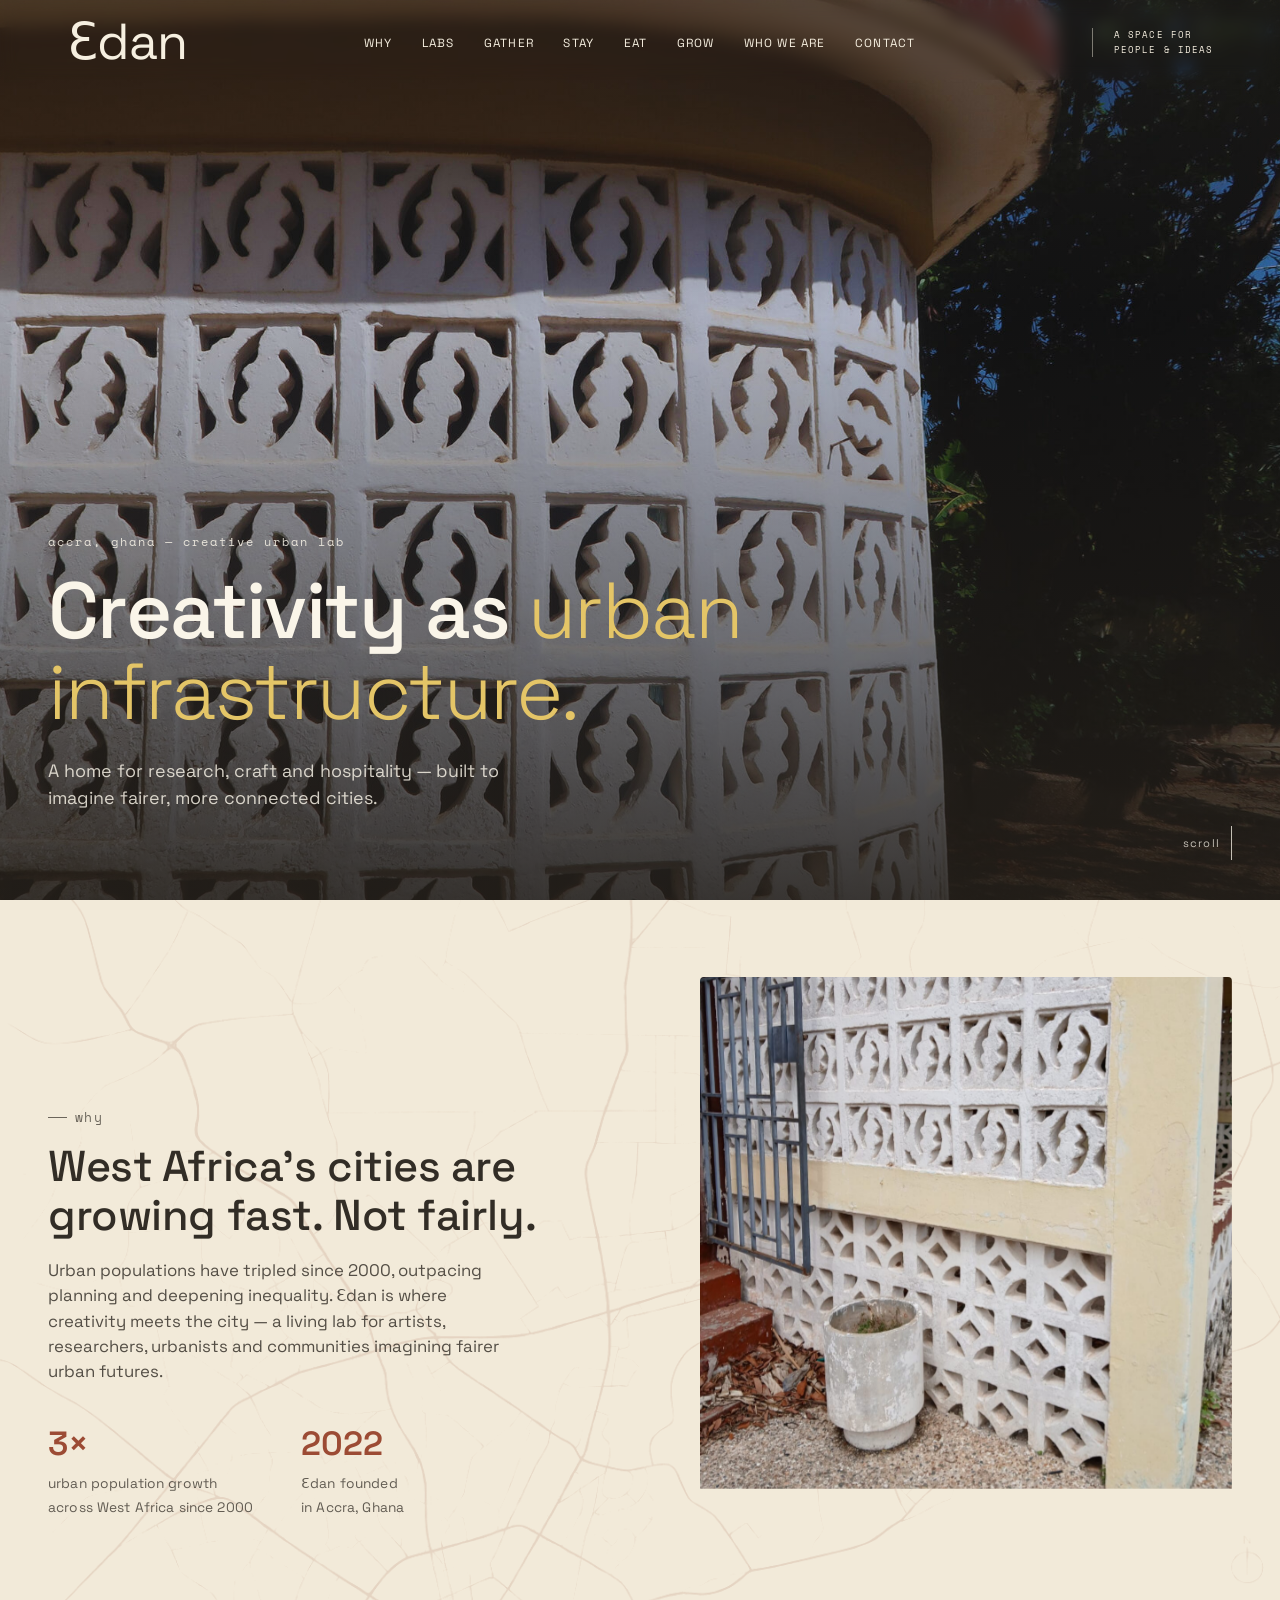
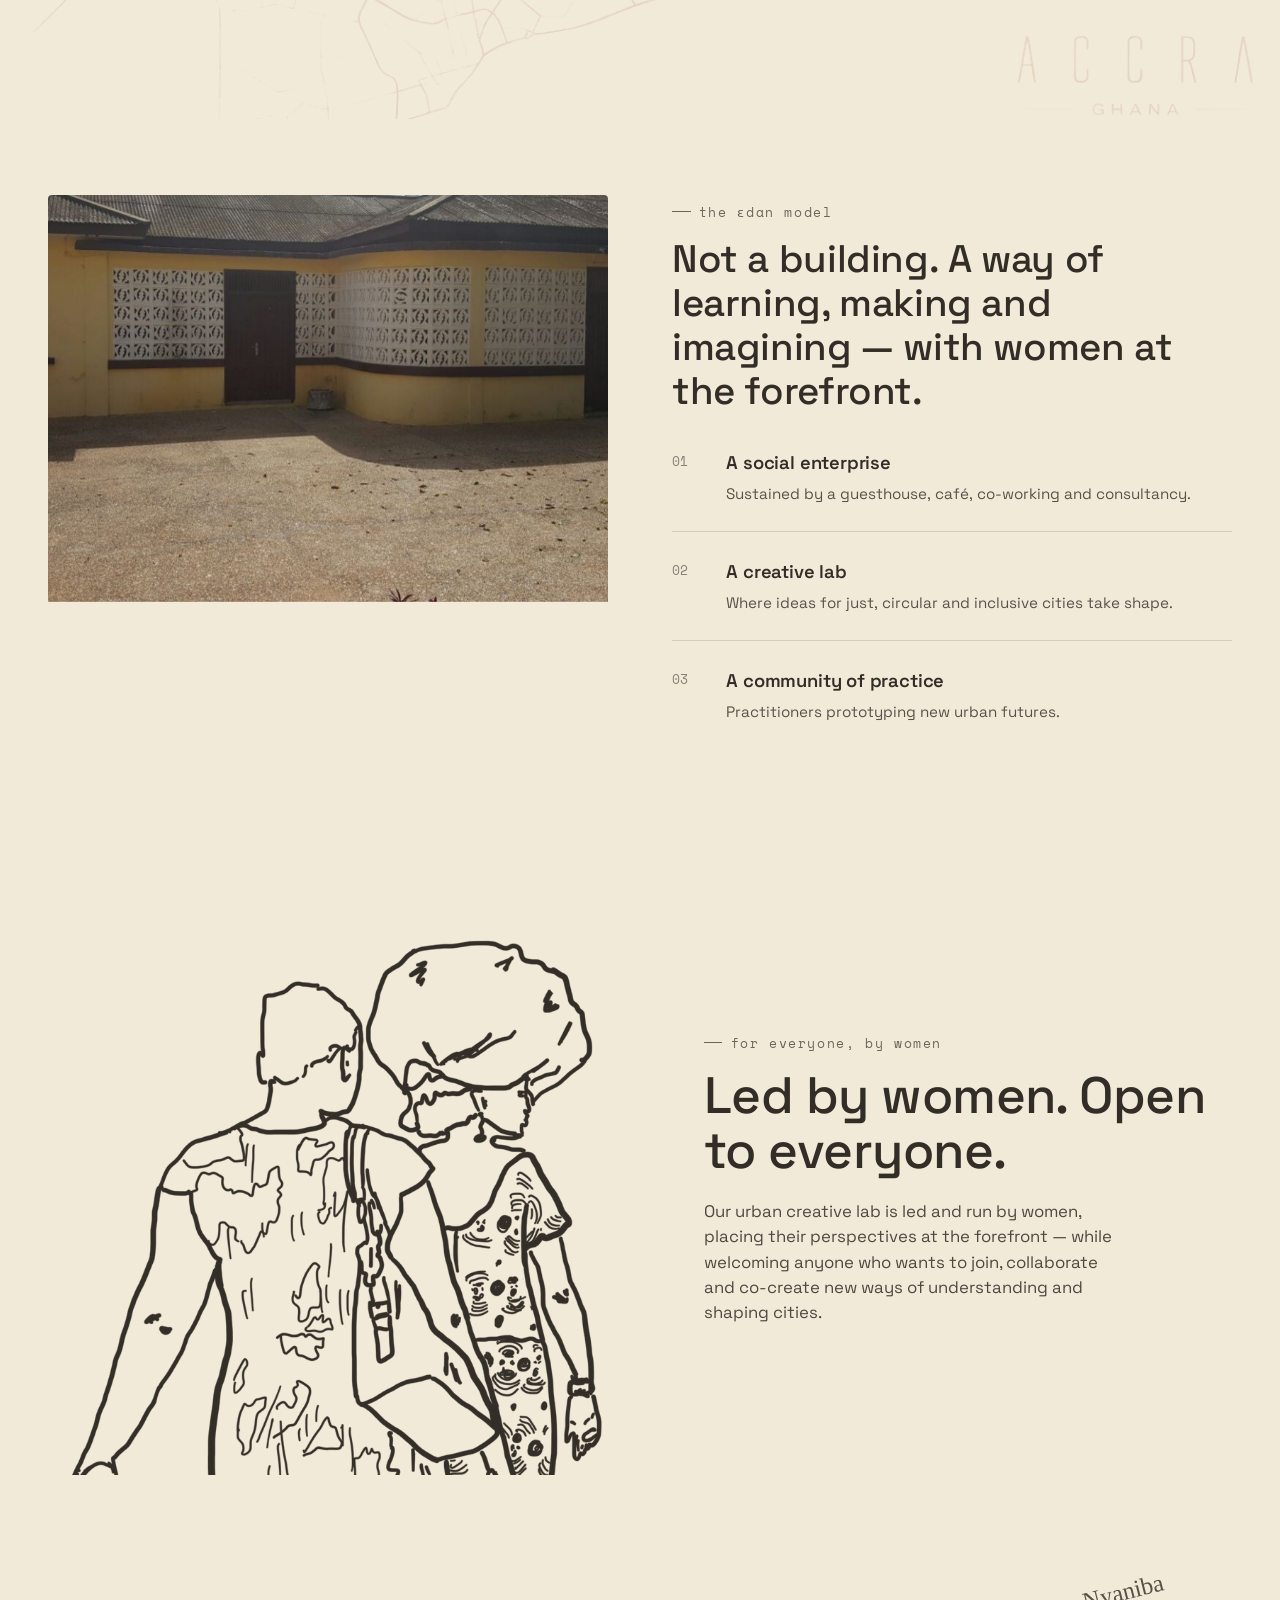
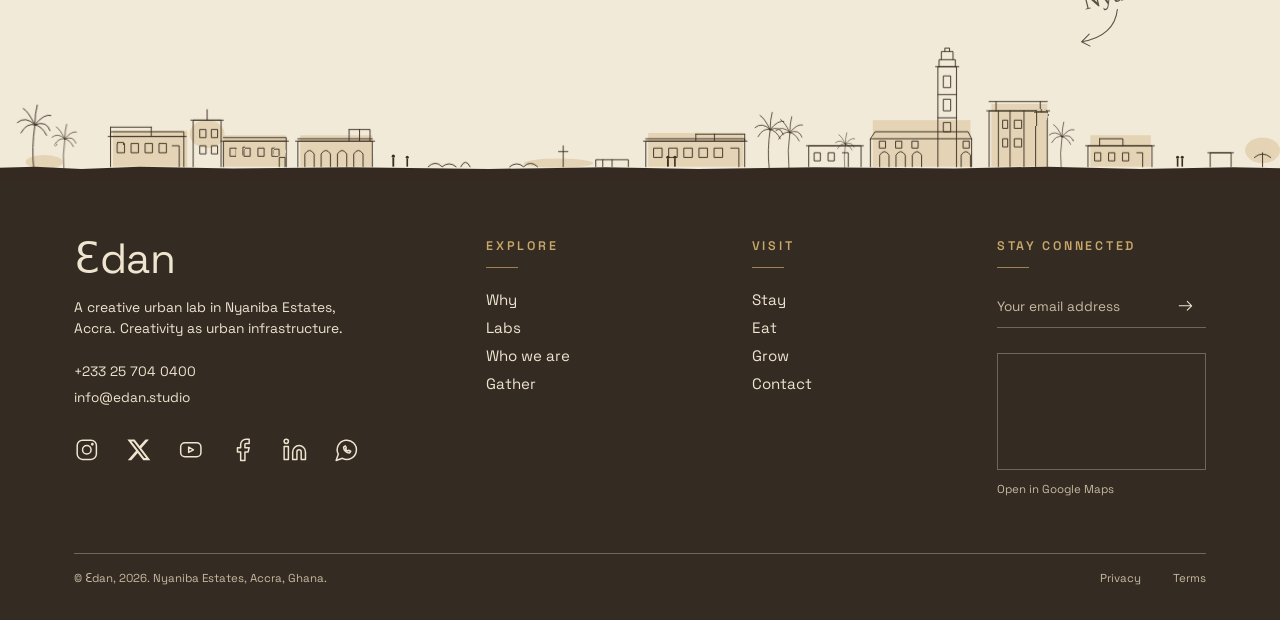
==== commit 23c754fd: "Update" ====
--- a/index.html
+++ b/index.html
@@ -1,161 +1,239 @@
 <!DOCTYPE html>
 <html lang="en">
 <head>
-<meta charset="UTF-8">
-<meta name="viewport" content="width=device-width, initial-scale=1.0">
-<title>Ɛdan — creative urban studio, Accra</title>
-<meta name="description" content="Ɛdan is a creative urban lab in Accra, Ghana. Creativity as urban infrastructure.">
-<link rel="stylesheet" href="css/base.css">
-<link rel="stylesheet" href="css/tokens.css">
-<link rel="stylesheet" href="css/footer.css">
-<link rel="preconnect" href="https://fonts.googleapis.com">
-<link rel="preconnect" href="https://fonts.gstatic.com" crossorigin>
-<link href="https://fonts.googleapis.com/css2?family=Newsreader:opsz,wght@6..72,300..600&display=swap" rel="stylesheet">
+  <meta charset="UTF-8">
+  <meta name="viewport" content="width=device-width, initial-scale=1.0">
+
+  <title>Ɛdan — creative urban studio, Accra</title>
+  <meta name="description" content="Ɛdan is a creative urban lab in Accra, Ghana. Creativity as urban infrastructure.">
+
+  <link rel="stylesheet" href="css/base.css">
+  <link rel="stylesheet" href="css/tokens.css">
+  <link rel="stylesheet" href="css/footer.css">
+
+  <link rel="preconnect" href="https://fonts.googleapis.com">
+  <link rel="preconnect" href="https://fonts.gstatic.com" crossorigin>
+  <link href="https://fonts.googleapis.com/css2?family=Newsreader:opsz,wght@6..72,300..600&display=swap" rel="stylesheet">
 </head>
+
 <body class="page-home">
 
-<!-- ============ NAV ============ -->
-<a class="skip-link" href="#main">Skip to content</a>
-<header class="site-nav" id="siteNav">
-  <a href="index.html" class="nav-logo">
-    <span>Ɛdan</span>
-  </a>
-  <button class="nav-toggle" id="navToggle" aria-label="Open menu" aria-expanded="false" aria-controls="navLinks">
-    <span></span><span></span><span></span>
-  </button>
-  <nav class="nav-links" id="navLinks" aria-label="Main">
-    <a href="index.html#why">Why</a>
-    <a href="labs.html">Labs</a>
-    <a href="gather.html">Gather</a>
-    <a href="stay.html">Stay</a>
-    <a href="eat.html">Eat</a>
-    <a href="grow.html">Grow</a>
-    <a href="about.html">Who we are</a>
-    <a href="contact.html">Contact</a>
-  </nav>
-  <p class="nav-note" aria-hidden="true">A space for<br>people &amp; ideas</p>
-</header>
+  <!-- NAV -->
+  <a class="skip-link" href="#main">Skip to content</a>
+
+  <header class="site-nav" id="siteNav">
+    <a href="index.html" class="nav-logo">
+      <span>Ɛdan</span>
+    </a>
+
+    <button
+      class="nav-toggle"
+      id="navToggle"
+      aria-label="Open menu"
+      aria-expanded="false"
+      aria-controls="navLinks"
+    >
+      <span></span>
+      <span></span>
+      <span></span>
+    </button>
+
+    <nav class="nav-links" id="navLinks" aria-label="Main">
+      <a href="index.html#why">Why</a>
+      <a href="labs.html">Labs</a>
+      <a href="gather.html">Gather</a>
+      <a href="stay.html">Stay</a>
+      <a href="eat.html">Eat</a>
+      <a href="grow.html">Grow</a>
+      <a href="about.html">Who we are</a>
+      <a href="contact.html">Contact</a>
+    </nav>
+
+    <p class="nav-note" aria-hidden="true">
+      A space for<br>people &amp; ideas
+    </p>
+  </header>
 
   <main id="main">
-  <!-- ============================================
-       HERO
-       ============================================ -->
-  <section class="hero" id="top">
-    <div class="hero-media" id="heroMedia">
-      <img src="images/breeze-block-hero.jpg" alt="Detail of a white perforated concrete screen block wall at Ɛdan's building in Accra">
-    </div>
-    <div class="hero-scrim"></div>
-
-    <div class="hero-content">
-      <div class="hero-text-panel">
-        <span class="hero-eyebrow">Accra, Ghana — creative urban lab</span>
-        <h1 class="hero-title">Creativity as <em>urban infrastructure.</em></h1>
-        <p class="hero-sub">A home for research, craft and hospitality — built to imagine fairer, more connected cities.</p>
-      </div>
-    </div>
-
-    <div class="hero-scroll">
-      <span>scroll</span>
-      <span class="line"></span>
-    </div>
-  </section>
-
-  <!-- ============================================
-       WHY
-       ============================================ -->
-  <section class="section section-cotton" id="why">
-    <div class="why-bg" aria-hidden="true">
-      <img src="images/accra-map-lines.png" alt="">
-    </div>
-    <div class="wrap why-grid">
-      <div class="why-content reveal">
-        <span class="eyebrow">why</span>
-        <h2>West Africa's cities are growing fast. Not fairly.</h2>
-        <p>Urban populations have tripled since 2000, outpacing planning and deepening inequality. Ɛdan is where creativity meets the city — a living lab for artists, researchers, urbanists and communities imagining fairer urban futures.</p>
-
-        <div class="stat-row">
-          <div class="stat">
-            <span class="num">3×</span>
-            <span class="label">urban population growth<br>across West Africa since 2000</span>
+
+    <!-- HERO -->
+    <section class="hero" id="top">
+
+      <div class="hero-media" id="heroMedia">
+        <video
+          class="hero-video"
+          autoplay
+          muted
+          loop
+          playsinline
+          preload="metadata"
+          poster="images/breeze-block-hero.jpg"
+          aria-hidden="true"
+        >
+          <source src="videos/edan-hero.mp4" type="video/mp4">
+        </video>
+
+        <img
+          src="images/breeze-block-hero.jpg"
+          alt="Detail of a white perforated concrete screen block wall at Ɛdan's building in Accra"
+          fetchpriority="high"
+        >
+      </div>
+
+      <div class="hero-scrim"></div>
+
+      <div class="hero-content">
+        <div class="hero-text-panel">
+          <span class="hero-eyebrow">Accra, Ghana — creative urban lab</span>
+
+          <h1 class="hero-title">
+            Creativity as <em>urban infrastructure.</em>
+          </h1>
+
+          <p class="hero-sub">
+            A home for research, craft and hospitality — built to imagine fairer, more connected cities.
+          </p>
+        </div>
+      </div>
+
+      <div class="hero-scroll">
+        <span>scroll</span>
+        <span class="line"></span>
+      </div>
+
+    </section>
+
+    <!-- WHY -->
+    <section class="section section-cotton" id="why">
+
+      <div class="why-bg" aria-hidden="true">
+        <img src="images/accra-map-lines.png" alt="">
+      </div>
+
+      <div class="wrap why-grid">
+
+        <div class="why-content reveal">
+          <span class="eyebrow">why</span>
+
+          <h2>West Africa's cities are growing fast. Not fairly.</h2>
+
+          <p>
+            Urban populations have tripled since 2000, outpacing planning and deepening inequality. Ɛdan is where creativity meets the city — a living lab for artists, researchers, urbanists and communities imagining fairer urban futures.
+          </p>
+
+          <div class="stat-row">
+            <div class="stat">
+              <span class="num">3×</span>
+              <span class="label">urban population growth<br>across West Africa since 2000</span>
+            </div>
+
+            <div class="stat">
+              <span class="num">2022</span>
+              <span class="label">Ɛdan founded<br>in Accra, Ghana</span>
+            </div>
           </div>
-          <div class="stat">
-            <span class="num">2022</span>
-            <span class="label">Ɛdan founded<br>in Accra, Ghana</span>
+        </div>
+
+        <div class="why-image reveal reveal-delay-1">
+          <img
+            class="parallax-img"
+            src="images/breeze-block-detail.jpg"
+            alt="Close-up detail of Ɛdan's perforated concrete screen wall, worn by weather and time"
+            loading="lazy"
+          >
+        </div>
+
+      </div>
+    </section>
+
+    <!-- THE ƐDAN MODEL -->
+    <section class="section section-cotton model-section" id="model">
+
+      <div class="wrap model-layout">
+
+        <div class="model-visual reveal">
+          <img
+            class="parallax-img"
+            src="images/model-guesthouse.jpg"
+            alt="Ɛdan's single-storey guesthouse building, its facade lined with white breeze-block screens"
+            loading="lazy"
+          >
+        </div>
+
+        <div class="model-content">
+          <span class="eyebrow">the Ɛdan model</span>
+
+          <h2>
+            Not a building. A way of learning, making and imagining — with women at the forefront.
+          </h2>
+
+          <div class="pillars">
+
+            <div class="pillar reveal reveal-delay-1">
+              <span class="pillar-mark">01</span>
+              <div>
+                <h3>A social enterprise</h3>
+                <p>Sustained by a guesthouse, café, co-working and consultancy.</p>
+              </div>
+            </div>
+
+            <div class="pillar reveal reveal-delay-2">
+              <span class="pillar-mark">02</span>
+              <div>
+                <h3>A creative lab</h3>
+                <p>Where ideas for just, circular and inclusive cities take shape.</p>
+              </div>
+            </div>
+
+            <div class="pillar reveal reveal-delay-3">
+              <span class="pillar-mark">03</span>
+              <div>
+                <h3>A community of practice</h3>
+                <p>Practitioners prototyping new urban futures.</p>
+              </div>
+            </div>
+
           </div>
         </div>
-      </div>
-
-      <div class="why-image reveal reveal-delay-1">
-        <img class="parallax-img" src="images/breeze-block-detail.jpg" alt="Close-up detail of Ɛdan's perforated concrete screen wall, worn by weather and time">
-      </div>
-    </div>
-  </section>
-
-  <!-- ============================================
-       MODEL
-       ============================================ -->
-  <section class="section section-terracotta model-section" id="model">
-    <div class="wrap model-layout">
-      <div class="model-visual reveal">
-        <img class="parallax-img" src="images/model-guesthouse.jpg" alt="Ɛdan's single-storey guesthouse building, its facade lined with white breeze-block screens">
-      </div>
-
-      <div class="model-content">
-        <span class="eyebrow">the Ɛdan model</span>
-        <h2>Not a building. A way of learning, making and imagining — with women at the forefront.</h2>
-
-        <div class="pillars">
-          <div class="pillar reveal reveal-delay-1">
-            <span class="pillar-mark">01</span>
-            <div>
-              <h3>A social enterprise</h3>
-              <p>Sustained by a guesthouse, café, co-working and consultancy.</p>
-            </div>
-          </div>
-          <div class="pillar reveal reveal-delay-2">
-            <span class="pillar-mark">02</span>
-            <div>
-              <h3>A creative lab</h3>
-              <p>Where ideas for just, circular and inclusive cities take shape.</p>
-            </div>
-          </div>
-          <div class="pillar reveal reveal-delay-3">
-            <span class="pillar-mark">03</span>
-            <div>
-              <h3>A community of practice</h3>
-              <p>Practitioners prototyping new urban futures.</p>
-            </div>
-          </div>
-        </div>
-      </div>
-    </div>
-  </section>
-
-  <!-- ============================================
-       WOMEN / FOR EVERYONE
-       ============================================ -->
-  <section class="section women-section" id="women">
-    <div class="wrap women-grid">
-      <div class="women-figure reveal">
-        <img src="images/line-figures.png" alt="Line illustration of two women walking together, in the Ɛdan brand's hand-drawn gold linework style">
-      </div>
-
-      <div class="women-text reveal reveal-delay-1">
-        <span class="eyebrow">for everyone, by women</span>
-        <h2>Led by women. Open to everyone.</h2>
-        <p>Our urban creative lab is led and run by women, placing their perspectives at the forefront — while welcoming anyone who wants to join, collaborate and co-create new ways of understanding and shaping cities.</p>
-      </div>
-    </div>
-  </section>
-
-  
+
+      </div>
+    </section>
+
+    <!-- WOMEN / FOR EVERYONE -->
+    <section class="section women-section" id="women">
+
+      <div class="wrap women-grid">
+
+        <div class="women-figure reveal">
+          <img
+            src="images/line-figures.png"
+            alt="Line illustration of two women walking together, in the Ɛdan brand's hand-drawn gold linework style"
+            loading="lazy"
+          >
+        </div>
+
+        <div class="women-text reveal reveal-delay-1">
+          <span class="eyebrow">for everyone, by women</span>
+
+          <h2>Led by women. Open to everyone.</h2>
+
+          <p>
+            Our urban creative lab is led and run by women, placing their perspectives at the forefront — while welcoming anyone who wants to join, collaborate and co-create new ways of understanding and shaping cities.
+          </p>
+        </div>
+
+      </div>
+    </section>
+
   </main>
 
-<!-- ============ FOOTER ============ -->
-<div data-include="partials/nav-footer.html"></div>
+  <!-- FOOTER -->
+  <div data-include="partials/nav-footer.html"></div>
+
   <script src="js/include.js"></script>
-
   <script src="js/main.js"></script>
   <script src="js/nav.js"></script>
+  <script src="js/home.js" defer></script>
+
 </body>
 </html>
--- a/css/base.css
+++ b/css/base.css
@@ -1,22 +1,20 @@
 /* ============================================
-   Ɛdan — homepage prototype
-   Design tokens
+   Ɛdan — shared design foundation
    ============================================ */
 
 @import url('https://fonts.googleapis.com/css2?family=Space+Grotesk:wght@300;400;500;600;700&family=Space+Mono:ital,wght@0,400;0,700;1,400&display=swap');
 
-:root{
-  /* colour — muted, earth-leaning, never pure white/black */
-  --cotton:      #F2EAD9;   /* base page background */
-  --cream:       #FAF5E9;   /* lightest surface, cards on dark sections */
-  --terracotta:  #D9A97D;   /* dominant warm section field */
+:root {
+  --cotton: #F2EAD9;
+  --cream: #FAF5E9;
+  --terracotta: #D9A97D;
   --terracotta-deep: #C68F63;
-  --clay:        #9C4B34;   /* roof-tile rust, sparing accent */
-  --indigo:      #57647E;   /* faded indigo, cool counterpoint */
+  --clay: #9C4B34;
+  --indigo: #57647E;
   --indigo-deep: #414C63;
-  --mustard:     #E4C567;   /* soft accent, "WHY" / highlight */
-  --ink:         #322D26;   /* body text, never pure black */
-  --ink-soft:    #55503F;
+  --mustard: #E4C567;
+  --ink: #322D26;
+  --ink-soft: #55503F;
 
   --font-display: 'Space Grotesk', sans-serif;
   --font-mono: 'Space Mono', monospace;
@@ -25,21 +23,39 @@
   --container-wide: 1680px;
   --gutter: clamp(1.25rem, 4vw, 3rem);
 
-  --ease: cubic-bezier(.16,.84,.44,1);
-}
-
-*, *::before, *::after{ box-sizing: border-box; }
-
-html{
+  --ease: cubic-bezier(.16, .84, .44, 1);
+
+  --nav-paper: var(--paper, var(--cotton));
+  --nav-ink: #1f1913;
+  --nav-rule: rgba(92, 70, 48, .38);
+  --nav-margin: clamp(1.25rem, 5.2vw, 5rem);
+  --nav-serif: "Newsreader", "Iowan Old Style", Georgia, "Times New Roman", serif;
+}
+
+*, *::before, *::after {
+  box-sizing: border-box;
+}
+
+html {
   scroll-behavior: smooth;
 }
 
-@media (prefers-reduced-motion: reduce){
-  html{ scroll-behavior: auto; }
-  *{ animation-duration: 0.001ms !important; animation-iteration-count: 1 !important; transition-duration: 0.001ms !important; scroll-behavior: auto !important; }
-}
-
-body{
+@media (prefers-reduced-motion: reduce) {
+  html {
+    scroll-behavior: auto;
+  }
+
+  *,
+  *::before,
+  *::after {
+    animation-duration: 0.001ms !important;
+    animation-iteration-count: 1 !important;
+    transition-duration: 0.001ms !important;
+    scroll-behavior: auto !important;
+  }
+}
+
+body {
   margin: 0;
   background: var(--cotton);
   color: var(--ink);
@@ -50,20 +66,33 @@
   overflow-x: hidden;
 }
 
-img{ max-width: 100%; display: block; }
-
-a{ color: inherit; text-decoration: none; }
-
-h1,h2,h3,h4{
+img,
+video {
+  max-width: 100%;
+  display: block;
+}
+
+a {
+  color: inherit;
+  text-decoration: none;
+}
+
+h1, h2, h3, h4 {
   font-family: var(--font-display);
   font-weight: 500;
   margin: 0;
   letter-spacing: -0.01em;
 }
 
-p{ margin: 0; }
-
-.eyebrow{
+p {
+  margin: 0;
+}
+
+section {
+  position: relative;
+}
+
+.eyebrow {
   font-family: var(--font-mono);
   font-size: 0.84rem;
   letter-spacing: 0.12em;
@@ -74,7 +103,8 @@
   gap: 0.6em;
   margin-bottom: 1.1em;
 }
-.eyebrow::before{
+
+.eyebrow::before {
   content: '';
   width: 1.4em;
   height: 1px;
@@ -82,66 +112,104 @@
   display: inline-block;
 }
 
-.wrap{
+.wrap {
   max-width: var(--container);
   margin: 0 auto;
   padding: 0 var(--gutter);
   position: relative;
 }
-.wrap.wrap-wide{ max-width: var(--container-wide); }
-
-section{ position: relative; }
-
-/* reveal-on-scroll */
-.reveal{
+
+.wrap.wrap-wide {
+  max-width: var(--container-wide);
+}
+
+/* ============================================
+   Accessibility
+   ============================================ */
+
+.skip-link {
+  position: absolute;
+  top: 1rem;
+  left: 1rem;
+  z-index: 1000;
+  padding: 0.75rem 1rem;
+  background: var(--cream);
+  color: var(--ink);
+  transform: translateY(-200%);
+}
+
+.skip-link:focus {
+  transform: translateY(0);
+}
+
+/* ============================================
+   Reveal on scroll
+   ============================================ */
+
+.reveal {
   opacity: 0;
   transform: translateY(28px);
-  transition: opacity 0.9s var(--ease), transform 0.9s var(--ease);
-}
-.reveal.in{
+  transition:
+    opacity 0.9s var(--ease),
+    transform 0.9s var(--ease);
+}
+
+.reveal.in {
   opacity: 1;
   transform: translateY(0);
 }
-.reveal-delay-1{ transition-delay: .08s; }
-.reveal-delay-2{ transition-delay: .16s; }
-.reveal-delay-3{ transition-delay: .24s; }
-.reveal-delay-4{ transition-delay: .32s; }
-
-/* ============================================
-   Nav: editorial header on parchment (wordmark | labels | descriptor, one fine rule below)
-   ============================================ */
-:root{
-  --nav-paper: var(--paper, #F2EAD9);
-  --nav-ink: #1f1913;          /* dark green-black */
-  --nav-rule: rgba(92,70,48,.38);
-  --nav-margin: clamp(1.25rem, 5.2vw, 5rem);
-  --nav-serif: "Newsreader", "Iowan Old Style", Georgia, "Times New Roman", serif;
-}
-.site-nav{
+
+.reveal-delay-1 { transition-delay: .08s; }
+.reveal-delay-2 { transition-delay: .16s; }
+.reveal-delay-3 { transition-delay: .24s; }
+.reveal-delay-4 { transition-delay: .32s; }
+
+/* ============================================
+   Navigation
+   ============================================ */
+
+.site-nav {
   position: fixed;
-  top: 0; left: 0; right: 0;
+  top: 0;
+  left: 0;
+  right: 0;
   z-index: 100;
   height: clamp(4rem, 6.25vw, 6.4rem);
   padding-top: clamp(.15rem, .4vw, .4rem);
-  padding-left: var(--nav-margin); padding-right: var(--nav-margin);
+  padding-left: var(--nav-margin);
+  padding-right: var(--nav-margin);
   display: grid;
   grid-template-columns: auto 1fr auto;
   align-items: center;
   column-gap: clamp(1.5rem, 3vw, 3.5rem);
-  background: var(--nav-paper);
-  color: var(--nav-ink);
-  transition: transform .4s var(--ease);
-}
-/* the fine warm-grey rule, aligned to the outer margins */
-.site-nav::after{
-  content: '';
-  position: absolute;
-  left: var(--nav-margin); right: var(--nav-margin); bottom: 0;
-  height: 1px;
-  background: var(--nav-rule);
-  pointer-events: none;
-}
-.nav-logo{
+  background: transparent;
+  color: #F6EFE0;
+  --nav-ink: #F6EFE0;
+  --nav-rule: rgba(246, 239, 224, .45);
+  -webkit-backdrop-filter: blur(8px);
+  backdrop-filter: blur(8px);
+  transition:
+    transform .4s var(--ease),
+    background .3s var(--ease),
+    color .3s var(--ease);
+}
+
+.site-nav::before {
+  opacity: 1;
+}
+
+.site-nav.nav-hidden {
+  transform: translateY(-100%);
+}
+
+.site-nav.scrolled {
+  background: transparent;
+  color: #F6EFE0;
+  --nav-ink: #F6EFE0;
+  --nav-rule: rgba(246, 239, 224, 0.45);
+}
+
+.nav-logo {
   font-family: var(--nav-serif);
   font-weight: 400;
   font-size: clamp(2.3rem, 3.2vw + .6rem, 4.2rem);
@@ -149,10 +217,15 @@
   letter-spacing: -0.02em;
   color: var(--nav-ink);
   justify-self: start;
-}
-.nav-logo:hover{ opacity: .75; }
-
-.nav-links{
+  position: relative;
+  z-index: 101;
+}
+
+.nav-logo:hover {
+  opacity: .75;
+}
+
+.nav-links {
   display: flex;
   align-items: center;
   justify-content: center;
@@ -165,22 +238,38 @@
   white-space: nowrap;
   color: var(--nav-ink);
 }
-.nav-links a{ position: relative; padding: .5rem 0; }
-.nav-links a::after{
-  content:'';
-  position: absolute; left:0; right:.2em; bottom: .28rem;
-  height: 1px; background: currentColor;
-  transform: scaleX(0); transform-origin: left;
+
+.nav-links a {
+  position: relative;
+  padding: .5rem 0;
+}
+
+.nav-links a::after {
+  content: '';
+  position: absolute;
+  left: 0;
+  right: .2em;
+  bottom: .28rem;
+  height: 1px;
+  background: currentColor;
+  transform: scaleX(0);
+  transform-origin: left;
   transition: transform .3s var(--ease);
 }
+
 .nav-links a:hover::after,
-.nav-links a[aria-current="page"]::after{ transform: scaleX(1); }
+.nav-links a[aria-current="page"]::after {
+  transform: scaleX(1);
+}
+
 .nav-links a:focus-visible,
 .nav-logo:focus-visible,
-.nav-toggle:focus-visible{ outline: 2px solid var(--nav-ink); outline-offset: 4px; }
-
-/* right: thin vertical divider + two-line descriptor */
-.nav-note{
+.nav-toggle:focus-visible {
+  outline: 2px solid var(--nav-ink);
+  outline-offset: 4px;
+}
+
+.nav-note {
   margin: 0;
   padding-left: clamp(1rem, 1.6vw, 1.6rem);
   border-left: 1px solid var(--nav-rule);
@@ -193,12 +282,16 @@
   color: var(--nav-ink);
 }
 
-.nav-toggle{ display:none; }
+.nav-toggle {
+  display: none;
+}
 
 /* ============================================
    Hero
-   ============================================ */
-.hero{
+   Supports video with image fallback
+   ============================================ */
+
+.hero {
   height: 100svh;
   min-height: 560px;
   position: relative;
@@ -207,148 +300,239 @@
   overflow: hidden;
   background: var(--ink);
 }
-.hero-media{
+
+.hero-media {
   position: absolute;
   inset: -8% -4%;
   z-index: 0;
-}
-.hero-media img{
-  width: 100%; height: 100%;
+  overflow: hidden;
+}
+
+.hero-media video,
+.hero-media img {
+  position: absolute;
+  inset: 0;
+  width: 100%;
+  height: 100%;
   object-fit: cover;
-  will-change: transform;
-}
-.hero-scrim{
-  position: absolute; inset: 0;
-  background: linear-gradient(180deg, rgba(50,45,38,0.35) 0%, rgba(50,45,38,0.15) 35%, rgba(35,30,24,0.86) 100%);
+  object-position: center;
+}
+
+.hero-media img {
   z-index: 1;
-}
-.hero-content{
+  opacity: 1;
+  transition: opacity .4s ease;
+}
+
+.hero-media video {
+  z-index: 0;
+  opacity: 1;
+}
+
+.hero-media.video-playing img {
+  opacity: 0;
+}
+
+.hero-media.video-playing video {
+  z-index: 2;
+}
+
+.hero-scrim {
+  position: absolute;
+  inset: 0;
+  background: linear-gradient(
+    180deg,
+    rgba(50, 45, 38, .35) 0%,
+    rgba(50, 45, 38, .15) 35%,
+    rgba(35, 30, 24, .86) 100%
+  );
+  z-index: 1;
+  pointer-events: none;
+}
+
+.hero-content {
   position: relative;
   z-index: 2;
   width: 100%;
   padding: 0 var(--gutter) clamp(3rem, 7vw, 5.5rem);
   color: var(--cream);
 }
-.hero-eyebrow{
-  font-family: var(--font-mono);
-  font-size: 0.78rem;
-  letter-spacing: 0.16em;
+
+.hero-eyebrow {
+  font-family: var(--font-mono);
+  font-size: .78rem;
+  letter-spacing: .16em;
   text-transform: lowercase;
-  opacity: 0.85;
+  opacity: .85;
   margin-bottom: 1.2rem;
   display: block;
 }
-.hero-title{
+
+.hero-title {
   font-size: clamp(2.4rem, 6.2vw, 5.2rem);
   line-height: 1.02;
   font-weight: 500;
   max-width: 16ch;
-  letter-spacing: -0.02em;
-}
-.hero-title em{
+  letter-spacing: -.02em;
+}
+
+.hero-title em {
   font-style: italic;
   font-weight: 300;
   color: var(--mustard);
 }
-.hero-sub{
+
+.hero-sub {
   margin-top: 1.6rem;
   max-width: 42ch;
   font-size: clamp(1rem, 1.4vw, 1.15rem);
-  color: rgba(250,245,233,0.82);
-}
-.hero-scroll{
+  color: rgba(250, 245, 233, .82);
+}
+
+.hero-scroll {
   position: absolute;
   right: var(--gutter);
   bottom: clamp(1.5rem, 4vw, 2.5rem);
   z-index: 2;
   display: flex;
   align-items: center;
-  gap: 0.7rem;
+  gap: .7rem;
   color: var(--cream);
   font-family: var(--font-mono);
-  font-size: 0.7rem;
-  letter-spacing: 0.1em;
-  opacity: 0.75;
-}
-.hero-scroll .line{
-  width: 1px; height: 34px;
+  font-size: .7rem;
+  letter-spacing: .1em;
+  opacity: .75;
+}
+
+.hero-scroll .line {
+  width: 1px;
+  height: 34px;
   background: currentColor;
   position: relative;
   overflow: hidden;
 }
-.hero-scroll .line::after{
-  content:'';
-  position:absolute; left:0; top:-100%; width:100%; height:100%;
+
+.hero-scroll .line::after {
+  content: '';
+  position: absolute;
+  left: 0;
+  top: -100%;
+  width: 100%;
+  height: 100%;
   background: var(--mustard);
   animation: scrollLine 2.1s ease-in-out infinite;
 }
-@keyframes scrollLine{
-  0%{ top:-100%; }
-  50%{ top:0; }
-  100%{ top:100%; }
-}
-
-/* ============================================
-   Motif layer (parallax decorative SVG)
-   ============================================ */
-.motif-layer{
+
+@keyframes scrollLine {
+  0% { top: -100%; }
+  50% { top: 0; }
+  100% { top: 100%; }
+}
+
+/* ============================================
+   Decorative motif layer
+   ============================================ */
+
+.motif-layer {
   position: absolute;
   inset: -10% -10%;
   z-index: 0;
   pointer-events: none;
   will-change: transform;
-  opacity: 0.5;
-}
-.motif-layer svg{ width: 100%; height: 100%; }
-
-/* ============================================
-   Generic section spacing
-   ============================================ */
-.section{
+  opacity: .5;
+}
+
+.motif-layer svg {
+  width: 100%;
+  height: 100%;
+}
+
+/* ============================================
+   Generic sections
+   ============================================ */
+
+.section {
   padding: clamp(4.5rem, 9vw, 8rem) 0;
   overflow: hidden;
 }
-.section-cotton{ background: var(--cotton); }
-.section-terracotta{ background: var(--terracotta); color: var(--ink); }
-.section-ink{ background: var(--ink); color: var(--cream); }
-.section-indigo{ background: var(--indigo); color: var(--cream); }
-
-.section-head{
+
+.section-cotton {
+  background: var(--cotton);
+  color: var(--ink);
+}
+
+.section-terracotta {
+  background: var(--terracotta);
+  color: var(--ink);
+}
+
+.section-ink {
+  background: var(--ink);
+  color: var(--cream);
+}
+
+.section-indigo {
+  background: var(--indigo);
+  color: var(--cream);
+}
+
+.section-head {
   max-width: 46rem;
   margin-bottom: clamp(2.5rem, 5vw, 4rem);
 }
-.section-head reveal{ margin: 0 auto; }
-.section-head h2{
+
+.section-head .reveal {
+  margin: 0 auto;
+}
+
+.section-head h2 {
   font-size: clamp(1.8rem, 3.4vw, 2.7rem);
   line-height: 1.12;
 }
-.section-head p{
+
+.section-head p {
   margin-top: 1.1rem;
   font-size: 1.05rem;
   max-width: 42ch;
-  opacity: 0.82;
+  opacity: .82;
+}
+
+/* ============================================
+   Homepage — consistent cream backgrounds
+   ============================================ */
+
+.page-home #why,
+.page-home #model,
+.page-home #women {
+  background-color: var(--cotton);
+  color: var(--ink);
 }
 
 /* ============================================
    Why section
    ============================================ */
-.why-grid{
+
+.why-grid {
   display: grid;
-  grid-template-columns: 1.05fr 0.95fr;
+  grid-template-columns: 1.05fr .95fr;
   gap: clamp(2rem, 5vw, 4rem);
   align-items: center;
 }
-.why-image{
+
+.why-image {
   position: relative;
   border-radius: 4px;
   overflow: hidden;
-  aspect-ratio: 4/5;
-}
-.why-image img{ width:100%; height:100%; object-fit: cover; }
-
-/* reusable scroll-parallax treatment — add class="parallax-img" to any <img>
-   inside a position:relative + overflow:hidden container to get this effect */
-.parallax-img{
+  aspect-ratio: 4 / 5;
+}
+
+.why-image img {
+  width: 100%;
+  height: 100%;
+  object-fit: cover;
+}
+
+.parallax-img {
   position: absolute;
   inset: -12% 0;
   width: 100%;
@@ -356,64 +540,84 @@
   object-fit: cover;
   will-change: transform;
 }
-.stat-row{
+
+.stat-row {
   display: flex;
   gap: clamp(1.5rem, 4vw, 3rem);
   margin-top: 2.2rem;
   flex-wrap: wrap;
 }
-.stat{
-  font-family: var(--font-mono);
-}
-.stat .num{
-  display:block;
+
+.stat {
+  font-family: var(--font-mono);
+}
+
+.stat .num {
+  display: block;
   font-family: var(--font-display);
   font-size: 2.1rem;
   font-weight: 600;
   color: var(--clay);
 }
-.stat .label{ font-size: 0.86rem; opacity: 0.75; letter-spacing: 0.01em; line-height: 1.4; }
-
-.why-content h2{
+
+.stat .label {
+  font-size: .86rem;
+  opacity: .75;
+  letter-spacing: .01em;
+  line-height: 1.4;
+}
+
+.why-content h2 {
   font-size: clamp(1.8rem, 3.4vw, 2.7rem);
   line-height: 1.12;
 }
-.why-content > p{
+
+.why-content > p {
   margin-top: 1.2rem;
   font-size: 1.05rem;
   max-width: 42ch;
-  opacity: 0.82;
-}
-
-.why-bg{
+  opacity: .82;
+}
+
+.why-bg {
   position: absolute;
   inset: 0;
   z-index: 0;
   overflow: hidden;
   pointer-events: none;
 }
-.why-bg img{
+
+.why-bg img {
   width: 100%;
   height: 100%;
   object-fit: cover;
   object-position: center;
-  opacity: 0.6;
-}
-#why .wrap{ position: relative; z-index: 1; }
-
-/* ============================================
-   Model / pillars
-   ============================================ */
-.model-section{ position: relative; }
-
-.model-layout{
+  opacity: .12;
+}
+
+#why .wrap {
+  position: relative;
+  z-index: 1;
+}
+
+/* ============================================
+   Model and pillars
+   ============================================ */
+
+.model-section {
+  position: relative;
+}
+
+.model-layout {
   display: grid;
   grid-template-columns: 1fr 1fr;
   gap: clamp(2rem, 5vw, 4rem);
   align-items: stretch;
-}
-
-.model-visual{
+  position: relative;
+  z-index: 1;
+}
+
+.model-visual {
   position: relative;
   overflow: hidden;
   border-radius: 4px;
@@ -423,294 +627,411 @@
   justify-content: center;
 }
 
-.model-content h2{
+.model-visual img {
+  width: 100%;
+  height: 100%;
+  object-fit: cover;
+}
+
+.model-content h2 {
   font-size: clamp(1.7rem, 3vw, 2.4rem);
   line-height: 1.15;
   margin-bottom: 2.2rem;
   max-width: 22ch;
 }
 
-.pillars{
+.pillars {
   display: flex;
   flex-direction: column;
   gap: 1.6rem;
 }
-.pillar{
+
+.pillar {
   display: grid;
   grid-template-columns: 2.4rem 1fr;
   gap: 1rem;
   padding-bottom: 1.6rem;
-  border-bottom: 1px solid rgba(50,45,38,0.16);
-}
-.pillar:last-child{ border-bottom: none; padding-bottom: 0; }
-.pillar-mark{
-  font-family: var(--font-mono);
-  font-size: 0.8rem;
-  opacity: 0.55;
-  padding-top: 0.2rem;
-}
-.pillar h3{ font-size: 1.15rem; font-weight: 600; margin-bottom: 0.4rem; }
-.pillar p{ font-size: 0.95rem; opacity: 0.8; }
+  border-bottom: 1px solid rgba(50, 45, 38, .16);
+}
+
+.pillar:last-child {
+  border-bottom: none;
+  padding-bottom: 0;
+}
+
+.pillar-mark {
+  font-family: var(--font-mono);
+  font-size: .8rem;
+  opacity: .55;
+  padding-top: .2rem;
+}
+
+.pillar h3 {
+  font-size: 1.15rem;
+  font-weight: 600;
+  margin-bottom: .4rem;
+}
+
+.pillar p {
+  font-size: .95rem;
+  opacity: .8;
+}
 
 /* ============================================
    Labs
    ============================================ */
-.labs-section{ background: var(--cotton); }
-.lab-row{
+
+.labs-section {
+  background: var(--cotton);
+}
+
+.lab-row {
   display: grid;
-  grid-template-columns: 0.9fr 1.1fr;
+  grid-template-columns: .9fr 1.1fr;
   gap: clamp(2rem, 5vw, 4rem);
   align-items: center;
   padding: clamp(2.5rem, 5vw, 4rem) 0;
-  border-top: 1px solid rgba(50,45,38,0.14);
-  position: relative;
-}
-.lab-row:first-of-type{ border-top: none; }
-.lab-row:nth-of-type(even) .lab-visual{ order: 2; }
-.lab-index{
-  font-family: var(--font-mono);
-  font-size: 0.75rem;
-  opacity: 0.5;
-  margin-bottom: 0.8rem;
+  border-top: 1px solid rgba(50, 45, 38, .14);
+  position: relative;
+}
+
+.lab-row:first-of-type {
+  border-top: none;
+}
+
+.lab-row:nth-of-type(even) .lab-visual {
+  order: 2;
+}
+
+.lab-index {
+  font-family: var(--font-mono);
+  font-size: .75rem;
+  opacity: .5;
+  margin-bottom: .8rem;
   display: block;
 }
-.lab-row h3{
+
+.lab-row h3 {
   font-size: clamp(1.4rem, 2.4vw, 1.9rem);
-  margin-bottom: 0.8rem;
-}
-.lab-row p{ font-size: 1rem; opacity: 0.8; max-width: 40ch; }
-.lab-link{
+  margin-bottom: .8rem;
+}
+
+.lab-row p {
+  font-size: 1rem;
+  opacity: .8;
+  max-width: 40ch;
+}
+
+.lab-link {
   display: inline-flex;
   align-items: center;
-  gap: 0.5rem;
+  gap: .5rem;
   margin-top: 1.3rem;
   font-family: var(--font-mono);
-  font-size: 0.8rem;
+  font-size: .8rem;
   border-bottom: 1px solid currentColor;
   padding-bottom: 2px;
 }
-.lab-visual{
-  position: relative;
-  aspect-ratio: 5/4;
+
+.lab-visual {
+  position: relative;
+  aspect-ratio: 5 / 4;
   border-radius: 4px;
   overflow: hidden;
   background: var(--cream);
 }
-.lab-visual .motif-layer{ opacity: 0.9; inset: 0; }
-.lab-visual .motif-inner{
-  position: absolute; inset: 0;
-  display: flex; align-items: center; justify-content: center;
-}
-.motif-num{
+
+.lab-visual .motif-layer {
+  opacity: .9;
+  inset: 0;
+}
+
+.lab-visual .motif-inner {
+  position: absolute;
+  inset: 0;
+  display: flex;
+  align-items: center;
+  justify-content: center;
+}
+
+.motif-num {
   font-family: var(--font-mono);
   font-size: clamp(3.5rem, 9vw, 5.5rem);
   font-weight: 700;
   color: var(--ink);
-  opacity: 0.08;
-}
-
-/* Labs teaser grid (homepage only — full rows live on labs.html) */
-.labs-teaser-grid{
+  opacity: .08;
+}
+
+.labs-teaser-grid {
   display: grid;
   grid-template-columns: repeat(4, 1fr);
   gap: 1.2rem;
   margin-bottom: 2rem;
 }
-.labs-teaser-item{
+
+.labs-teaser-item {
   display: block;
   padding: 1.5rem;
-  border: 1px solid rgba(50,45,38,0.16);
+  border: 1px solid rgba(50, 45, 38, .16);
   border-radius: 4px;
-  transition: background 0.3s var(--ease), border-color 0.3s var(--ease);
-}
-.labs-teaser-item:hover{
+  transition:
+    background .3s var(--ease),
+    border-color .3s var(--ease);
+}
+
+.labs-teaser-item:hover {
   background: var(--cream);
-  border-color: rgba(50,45,38,0.3);
-}
-.labs-teaser-mark{
-  font-family: var(--font-mono);
-  font-size: 0.75rem;
-  opacity: 0.5;
+  border-color: rgba(50, 45, 38, .3);
+}
+
+.labs-teaser-mark {
+  font-family: var(--font-mono);
+  font-size: .75rem;
+  opacity: .5;
   display: block;
-  margin-bottom: 0.7rem;
-}
-.labs-teaser-item h4{ font-size: 1.05rem; margin-bottom: 0.4rem; }
-.labs-teaser-item p{ font-size: 0.88rem; opacity: 0.75; }
+  margin-bottom: .7rem;
+}
+
+.labs-teaser-item h4 {
+  font-size: 1.05rem;
+  margin-bottom: .4rem;
+}
+
+.labs-teaser-item p {
+  font-size: .88rem;
+  opacity: .75;
+}
 
 /* ============================================
    Women / everyone
    ============================================ */
-.women-section{
-  background: var(--terracotta);
-  position: relative;
-}
-.women-grid{
+
+.women-section {
+  position: relative;
+  background: var(--cotton);
+  color: var(--ink);
+}
+
+.women-grid {
   display: grid;
   grid-template-columns: 1.15fr 1fr;
   align-items: center;
   gap: clamp(2rem, 5vw, 3rem);
-}
-.women-figure{
+  position: relative;
+  z-index: 1;
+}
+
+.women-figure {
   position: relative;
   display: flex;
   justify-content: center;
 }
-.women-figure img{ width: 100%; }
-.women-text h2{
+
+.women-figure img {
+  width: 100%;
+}
+
+.women-text h2 {
   font-size: clamp(2rem, 4vw, 3.2rem);
   line-height: 1.08;
 }
-.women-text p{
+
+.women-text p {
   margin-top: 1.3rem;
   font-size: 1.05rem;
   max-width: 38ch;
-  opacity: 0.85;
+  opacity: .85;
 }
 
 /* ============================================
    Spaces
    ============================================ */
-.spaces-grid{
+
+.spaces-grid {
   display: grid;
   grid-template-columns: repeat(4, 1fr);
   gap: 1.1rem;
 }
-.space-card{
+
+.space-card {
   position: relative;
   border-radius: 4px;
   overflow: hidden;
-  aspect-ratio: 3/4;
+  aspect-ratio: 3 / 4;
   background: var(--ink);
 }
-.space-card img{
-  width: 100%; height: 100%; object-fit: cover;
+
+.space-card img {
+  width: 100%;
+  height: 100%;
+  object-fit: cover;
   transition: transform 1.1s var(--ease);
 }
-.space-card:hover img{ transform: scale(1.06); }
-.space-card .space-scrim{
-  position: absolute; inset: 0;
-  background: linear-gradient(180deg, rgba(50,45,38,0) 40%, rgba(35,30,24,0.85) 100%);
-}
-.space-card .space-label{
-  position: absolute; left: 0; right: 0; bottom: 0;
+
+.space-card:hover img {
+  transform: scale(1.06);
+}
+
+.space-card .space-scrim {
+  position: absolute;
+  inset: 0;
+  background: linear-gradient(
+    180deg,
+    rgba(50, 45, 38, 0) 40%,
+    rgba(35, 30, 24, .85) 100%
+  );
+}
+
+.space-card .space-label {
+  position: absolute;
+  left: 0;
+  right: 0;
+  bottom: 0;
   padding: 1.1rem;
   color: var(--cream);
 }
-.space-card .space-label .tag{
-  font-family: var(--font-mono);
-  font-size: 0.68rem;
-  opacity: 0.75;
-  display:block;
-  margin-bottom: 0.3rem;
-}
-.space-card .space-label h4{ font-size: 1.05rem; }
-
-/* ============================================
-   Circle — "we are circular by design"
-   Base rules = safe simple mobile version.
-   The elaborate editorial treatment (thread line, oversized
-   type, overlapping detail photo) is desktop-only, in the
-   min-width: 901px block below.
-   ============================================ */
-.circle-section{
+
+.space-card .space-label .tag {
+  font-family: var(--font-mono);
+  font-size: .68rem;
+  opacity: .75;
+  display: block;
+  margin-bottom: .3rem;
+}
+
+.space-card .space-label h4 {
+  font-size: 1.05rem;
+}
+
+/* ============================================
+   Circle — circular by design
+   ============================================ */
+
+.circle-section {
   background: var(--ink);
   color: var(--cream);
 }
 
-.circle-wrap-v2{
+.circle-wrap-v2 {
   display: flex;
   flex-direction: column;
   gap: 2rem;
 }
 
-.circle-kicker{
-  font-family: var(--font-mono);
-  font-size: 0.78rem;
-  letter-spacing: 0.12em;
+.circle-kicker {
+  font-family: var(--font-mono);
+  font-size: .78rem;
+  letter-spacing: .12em;
   text-transform: lowercase;
-  opacity: 0.6;
-}
-
-.circle-visual{ position: relative; }
-.circle-photo{
-  position: relative;
-  aspect-ratio: 1/1;
+  opacity: .6;
+}
+
+.circle-visual {
+  position: relative;
+}
+
+.circle-photo {
+  position: relative;
+  aspect-ratio: 1 / 1;
   max-width: 320px;
   margin: 0 auto;
   border-radius: 50%;
   overflow: hidden;
 }
-.circle-photo img{
-  width: 100%; height: 100%;
+
+.circle-photo img {
+  width: 100%;
+  height: 100%;
   object-fit: cover;
-  filter: saturate(0.9) brightness(0.9);
-}
-.circle-photo-ring{ display: none; }
-.circle-photo-detail{ display: none; }
-.circle-thread{ display: none; }
-
-.circle-heading{ text-align: center; }
-.circle-heading .line-small{
+  filter: saturate(.9) brightness(.9);
+}
+
+.circle-photo-ring,
+.circle-photo-detail,
+.circle-thread {
+  display: none;
+}
+
+.circle-heading {
+  text-align: center;
+}
+
+.circle-heading .line-small {
   display: block;
   font-size: 1.1rem;
-  opacity: 0.85;
-}
-.circle-heading .line-huge{
+  opacity: .85;
+}
+
+.circle-heading .line-huge {
   display: block;
   font-size: clamp(2.6rem, 11vw, 3.6rem);
   font-weight: 600;
   color: var(--mustard);
   line-height: 1;
-  margin: 0.15em 0;
-}
-.circle-heading .line-italic{ font-style: italic; font-weight: 300; }
-
-.circle-manifesto{ text-align: center; margin-top: 1.4rem; }
-.circle-manifesto p{
+  margin: .15em 0;
+}
+
+.circle-heading .line-italic {
+  font-style: italic;
+  font-weight: 300;
+}
+
+.circle-manifesto {
+  text-align: center;
+  margin-top: 1.4rem;
+}
+
+.circle-manifesto p {
   font-size: 1.05rem;
-  opacity: 0.85;
-  margin-bottom: 0.35rem;
-}
-
-.circle-tagline{
+  opacity: .85;
+  margin-bottom: .35rem;
+}
+
+.circle-tagline {
   text-align: center;
   margin-top: 1.2rem;
-  font-size: 0.95rem;
+  font-size: .95rem;
   font-style: italic;
-  opacity: 0.65;
-}
-
-.circle-cta{
+  opacity: .65;
+}
+
+.circle-cta {
   text-align: center;
   margin-top: 1.6rem;
   font-family: var(--font-mono);
-  font-size: 0.85rem;
-  letter-spacing: 0.03em;
-}
-.circle-cta span{ color: var(--mustard); margin: 0 0.4em; }
-
-/* ============================================
-   Circle — desktop-only editorial treatment
-   ============================================ */
-@media (min-width: 901px){
-  .circle-wrap-v2{
+  font-size: .85rem;
+  letter-spacing: .03em;
+}
+
+.circle-cta span {
+  color: var(--mustard);
+  margin: 0 .4em;
+}
+
+/* Circle — desktop editorial treatment */
+
+@media (min-width: 901px) {
+  .circle-wrap-v2 {
     position: relative;
     display: grid;
-    grid-template-columns: 0.85fr 1.15fr;
+    grid-template-columns: .85fr 1.15fr;
     align-items: center;
     gap: 2rem;
     padding-top: 3rem;
   }
-  .circle-kicker{
+
+  .circle-kicker {
     position: absolute;
-    top: 0; left: 0;
-  }
-
-  .circle-photo{
+    top: 0;
+    left: 0;
+  }
+
+  .circle-photo {
     max-width: 440px;
     margin: 0;
   }
-  .circle-photo-ring{
+
+  .circle-photo-ring {
     display: block;
     position: absolute;
     inset: -16px;
@@ -718,14 +1039,16 @@
     height: calc(100% + 32px);
     pointer-events: none;
   }
-  .circle-photo-ring circle{
+
+  .circle-photo-ring circle {
     fill: none;
     stroke: var(--mustard);
     stroke-width: 1.4;
     stroke-dasharray: 2 7;
-    opacity: 0.75;
-  }
-  .circle-photo-detail{
+    opacity: .75;
+  }
+
+  .circle-photo-detail {
     display: block;
     position: absolute;
     width: 128px;
@@ -736,9 +1059,10 @@
     bottom: -28px;
     right: 6%;
     transform: rotate(-5deg);
-    box-shadow: 0 16px 28px rgba(20,16,12,0.4);
-  }
-  .circle-thread{
+    box-shadow: 0 16px 28px rgba(20, 16, 12, .4);
+  }
+
+  .circle-thread {
     display: block;
     position: absolute;
     top: -60px;
@@ -747,402 +1071,592 @@
     height: 360px;
     pointer-events: none;
   }
-  .circle-thread path{
+
+  .circle-thread path {
     fill: none;
     stroke: var(--mustard);
     stroke-width: 1.1;
-    opacity: 0.55;
-  }
-  .circle-thread text{
+    opacity: .55;
+  }
+
+  .circle-thread text {
     font-family: var(--font-mono);
     font-size: 7px;
-    letter-spacing: 0.05em;
+    letter-spacing: .05em;
     fill: var(--mustard);
-    opacity: 0.85;
-  }
-
-  .circle-copy{
+    opacity: .85;
+  }
+
+  .circle-copy {
     position: relative;
     z-index: 2;
     margin-left: -70px;
   }
-  .circle-heading{ text-align: left; }
-  .circle-heading .line-small{ font-size: 1.35rem; }
-  .circle-heading .line-huge{
+
+  .circle-heading {
+    text-align: left;
+  }
+
+  .circle-heading .line-small {
+    font-size: 1.35rem;
+  }
+
+  .circle-heading .line-huge {
     font-size: clamp(4.5rem, 8.5vw, 7rem);
-    margin: 0.05em 0;
-  }
-  .circle-manifesto{ text-align: left; margin-top: 1.8rem; }
-  .circle-manifesto p{ font-size: 1.2rem; }
-  .circle-tagline{ text-align: left; margin-top: 1.4rem; font-size: 1rem; }
-  .circle-cta{ text-align: left; margin-top: 1.8rem; font-size: 0.9rem; }
+    margin: .05em 0;
+  }
+
+  .circle-manifesto {
+    text-align: left;
+    margin-top: 1.8rem;
+  }
+
+  .circle-manifesto p {
+    font-size: 1.2rem;
+  }
+
+  .circle-tagline {
+    text-align: left;
+    margin-top: 1.4rem;
+    font-size: 1rem;
+  }
+
+  .circle-cta {
+    text-align: left;
+    margin-top: 1.8rem;
+    font-size: .9rem;
+  }
 }
 
 /* ============================================
    Doorways / get involved
    ============================================ */
-.doors-grid{
+
+.doors-grid {
   display: grid;
   grid-template-columns: repeat(3, 1fr);
   gap: 1px;
-  background: rgba(50,45,38,0.14);
-  border: 1px solid rgba(50,45,38,0.14);
-}
-.door-card{
+  background: rgba(50, 45, 38, .14);
+  border: 1px solid rgba(50, 45, 38, .14);
+}
+
+.door-card {
   background: var(--cotton);
   padding: clamp(1.6rem, 3vw, 2.2rem);
   min-height: 190px;
   display: flex;
   flex-direction: column;
   justify-content: space-between;
-  transition: background 0.35s var(--ease);
-}
-.door-card:hover{ background: var(--cream); }
-.door-card .door-top{
+  transition: background .35s var(--ease);
+}
+
+.door-card:hover {
+  background: var(--cream);
+}
+
+.door-card .door-top {
   display: flex;
   justify-content: space-between;
   align-items: flex-start;
 }
-.door-card .door-mark{
-  font-family: var(--font-mono);
-  font-size: 0.7rem;
-  opacity: 0.5;
-}
-.door-card .door-arrow{
+
+.door-card .door-mark {
+  font-family: var(--font-mono);
+  font-size: .7rem;
+  opacity: .5;
+}
+
+.door-card .door-arrow {
   font-size: 1.1rem;
-  transition: transform 0.3s var(--ease);
-}
-.door-card:hover .door-arrow{ transform: translate(3px,-3px); }
-.door-card h4{ font-size: 1.15rem; margin-top: 1.4rem; }
-.door-card p{ font-size: 0.88rem; opacity: 0.72; margin-top: 0.5rem; }
-.door-card .door-tag{
-  font-family: var(--font-mono);
-  font-size: 0.66rem;
-  opacity: 0.55;
-  margin-top: 0.9rem;
+  transition: transform .3s var(--ease);
+}
+
+.door-card:hover .door-arrow {
+  transform: translate(3px, -3px);
+}
+
+.door-card h4 {
+  font-size: 1.15rem;
+  margin-top: 1.4rem;
+}
+
+.door-card p {
+  font-size: .88rem;
+  opacity: .72;
+  margin-top: .5rem;
+}
+
+.door-card .door-tag {
+  font-family: var(--font-mono);
+  font-size: .66rem;
+  opacity: .55;
+  margin-top: .9rem;
   display: block;
 }
 
 /* ============================================
    Founder / community
    ============================================ */
-.founder-section{
+
+.founder-section {
   background: var(--terracotta-deep);
 }
-.founder-layout{
+
+.founder-layout {
   display: grid;
-  grid-template-columns: 0.7fr 1.3fr;
+  grid-template-columns: .7fr 1.3fr;
   gap: clamp(2rem, 5vw, 4rem);
   align-items: center;
 }
-.founder-photo{
-  position: relative;
-  aspect-ratio: 1/1;
+
+.founder-photo {
+  position: relative;
+  aspect-ratio: 1 / 1;
   border-radius: 4px;
   overflow: hidden;
   background: var(--ink);
 }
-.founder-photo img{
-  width: 100%; height: 100%; object-fit: cover;
+
+.founder-photo img {
+  width: 100%;
+  height: 100%;
+  object-fit: cover;
   object-position: top center;
 }
-.founder-text .eyebrow{ opacity: 0.7; }
-.founder-text h2{ font-size: clamp(1.7rem, 3vw, 2.3rem); }
-.founder-text p{ margin-top: 1.1rem; font-size: 1.02rem; max-width: 50ch; opacity: 0.85; }
-
-.friends-strip{
+
+.founder-text .eyebrow {
+  opacity: .7;
+}
+
+.founder-text h2 {
+  font-size: clamp(1.7rem, 3vw, 2.3rem);
+}
+
+.founder-text p {
+  margin-top: 1.1rem;
+  font-size: 1.02rem;
+  max-width: 50ch;
+  opacity: .85;
+}
+
+.friends-strip {
   margin-top: clamp(3rem, 6vw, 4.5rem);
   padding-top: clamp(2rem, 4vw, 2.5rem);
-  border-top: 1px solid rgba(50,45,38,0.18);
-}
-.friends-strip .eyebrow{ opacity: 0.6; }
-.friends-list{
+  border-top: 1px solid rgba(50, 45, 38, .18);
+}
+
+.friends-strip .eyebrow {
+  opacity: .6;
+}
+
+.friends-list {
   display: flex;
   flex-wrap: wrap;
-  gap: 0.6rem 1rem;
-  font-family: var(--font-mono);
-  font-size: 0.82rem;
-  opacity: 0.75;
-}
-.friends-list span::after{
+  gap: .6rem 1rem;
+  font-family: var(--font-mono);
+  font-size: .82rem;
+  opacity: .75;
+}
+
+.friends-list span::after {
   content: '·';
   margin-left: 1rem;
-  opacity: 0.5;
-}
-.friends-list span:last-child::after{ content: none; }
+  opacity: .5;
+}
+
+.friends-list span:last-child::after {
+  content: none;
+}
 
 /* ============================================
    Footer
    ============================================ */
-.site-footer{
+
+.site-footer {
   background: var(--ink);
   color: var(--cream);
   padding: clamp(3rem, 6vw, 5rem) 0 2rem;
 }
-.footer-top{
+
+.footer-top {
   display: grid;
   grid-template-columns: 1.3fr 1fr 1fr;
   gap: 2.5rem;
   padding-bottom: clamp(2.5rem, 5vw, 3.5rem);
-  border-bottom: 1px solid rgba(250,245,233,0.14);
-}
-.footer-brand{
+  border-bottom: 1px solid rgba(250, 245, 233, .14);
+}
+
+.footer-brand {
   display: flex;
   align-items: center;
-  gap: 0.6rem;
+  gap: .6rem;
   font-family: var(--font-mono);
   font-weight: 700;
   font-size: 1.05rem;
   margin-bottom: 1rem;
 }
-.footer-top p{ opacity: 0.68; font-size: 0.95rem; max-width: 30ch; }
-.footer-col h5{
-  font-family: var(--font-mono);
-  font-size: 0.7rem;
-  letter-spacing: 0.1em;
-  opacity: 0.55;
+
+.footer-top p {
+  opacity: .68;
+  font-size: .95rem;
+  max-width: 30ch;
+}
+
+.footer-col h5 {
+  font-family: var(--font-mono);
+  font-size: .7rem;
+  letter-spacing: .1em;
+  opacity: .55;
   margin-bottom: 1rem;
   text-transform: lowercase;
 }
-.footer-col a, .footer-col p{
+
+.footer-col a,
+.footer-col p {
   display: block;
-  font-size: 0.92rem;
-  opacity: 0.82;
-  margin-bottom: 0.65rem;
-}
-.footer-col a:hover{ opacity: 1; text-decoration: underline; }
-.footer-bottom{
+  font-size: .92rem;
+  opacity: .82;
+  margin-bottom: .65rem;
+}
+
+.footer-col a:hover {
+  opacity: 1;
+  text-decoration: underline;
+}
+
+.footer-bottom {
   display: flex;
   justify-content: space-between;
   padding-top: 1.6rem;
   font-family: var(--font-mono);
-  font-size: 0.72rem;
-  opacity: 0.5;
+  font-size: .72rem;
+  opacity: .5;
   flex-wrap: wrap;
-  gap: 0.6rem;
-}
-
-/* ============================================
-   Pricing cards (Join Us)
-   ============================================ */
-.pricing-grid{
+  gap: .6rem;
+}
+
+/* ============================================
+   Pricing cards
+   ============================================ */
+
+.pricing-grid {
   display: grid;
   grid-template-columns: repeat(2, 1fr);
   gap: clamp(1.2rem, 2.5vw, 1.8rem);
   max-width: 44rem;
   margin: 0 auto;
 }
-.pricing-card{
+
+.pricing-card {
   background: var(--cream);
-  border: 1px solid rgba(50,45,38,0.16);
+  border: 1px solid rgba(50, 45, 38, .16);
   border-radius: 4px;
   padding: clamp(1.4rem, 2.5vw, 1.8rem);
 }
-.pricing-card h3{ font-size: 1.15rem; font-weight: 600; margin-bottom: 0.3rem; text-transform: lowercase; }
-.pricing-card .price{
+
+.pricing-card h3 {
+  font-size: 1.15rem;
+  font-weight: 600;
+  margin-bottom: .3rem;
+  text-transform: lowercase;
+}
+
+.pricing-card .price {
   font-family: var(--font-display);
   font-size: 1.85rem;
   font-weight: 600;
   color: var(--clay);
   line-height: 1;
-  margin-top: 0.6rem;
+  margin-top: .6rem;
   display: block;
 }
-.pricing-card .price-period{
-  font-family: var(--font-mono);
-  font-size: 0.75rem;
-  opacity: 0.6;
+
+.pricing-card .price-period {
+  font-family: var(--font-mono);
+  font-size: .75rem;
+  opacity: .6;
   display: block;
   margin-bottom: 1rem;
 }
-.pricing-card .desc{ font-size: 0.88rem; line-height: 1.6; opacity: 0.8; margin-bottom: 1.3rem; }
-.pricing-card .btn-signup{
+
+.pricing-card .desc {
+  font-size: .88rem;
+  line-height: 1.6;
+  opacity: .8;
+  margin-bottom: 1.3rem;
+}
+
+.pricing-card .btn-signup {
   display: inline-block;
   border: 1px solid var(--ink);
-  padding: 0.6rem 1.3rem;
+  padding: .6rem 1.3rem;
   border-radius: 999px;
   font-family: var(--font-mono);
-  font-size: 0.78rem;
+  font-size: .78rem;
   margin-bottom: 1.3rem;
-  transition: background 0.3s var(--ease), color 0.3s var(--ease);
-}
-.pricing-card .btn-signup:hover{ background: var(--ink); color: var(--cream); }
-.pricing-card .perks{
-  border-top: 1px solid rgba(50,45,38,0.14);
-  padding-top: 0.9rem;
+  transition: background .3s var(--ease), color .3s var(--ease);
+}
+
+.pricing-card .btn-signup:hover {
+  background: var(--ink);
+  color: var(--cream);
+}
+
+.pricing-card .perks {
+  border-top: 1px solid rgba(50, 45, 38, .14);
+  padding-top: .9rem;
   list-style: none;
   margin: 0;
 }
-.pricing-card .perks li{
-  font-size: 0.84rem;
-  opacity: 0.82;
-  margin-bottom: 0.45rem;
+
+.pricing-card .perks li {
+  font-size: .84rem;
+  opacity: .82;
+  margin-bottom: .45rem;
   padding-left: 1.2rem;
   position: relative;
 }
 
-.pricing-card .perks li::before{
+.pricing-card .perks li::before {
   content: '✓';
   position: absolute;
   left: 0;
   color: var(--clay);
 }
-.pricing-head{
+
+.pricing-head {
   max-width: 30rem;
   margin-left: auto;
   margin-right: auto;
   margin-bottom: clamp(2rem, 4vw, 3rem);
   text-align: center;
 }
-.pricing-head .eyebrow{ display: flex; justify-content: center; }
-.pricing-head h2{ font-size: clamp(1.5rem, 2.2vw, 2rem); }
-
-/* Access list (bulleted, Join Us / info pages) */
-.access-list{ list-style: none; margin: 0; padding: 0; max-width: 42rem; }
-.access-list li{
+
+.pricing-head .eyebrow {
+  display: flex;
+  justify-content: center;
+}
+
+.pricing-head h2 {
+  font-size: clamp(1.5rem, 2.2vw, 2rem);
+}
+
+/* ============================================
+   Access lists and prose
+   ============================================ */
+
+.access-list {
+  list-style: none;
+  margin: 0;
+  padding: 0;
+  max-width: 42rem;
+}
+
+.access-list li {
   font-size: 1rem;
-  opacity: 0.85;
+  opacity: .85;
   margin-bottom: 1rem;
   padding-left: 1.4rem;
   position: relative;
   line-height: 1.6;
 }
-.access-list li::before{
+
+.access-list li::before {
   content: '•';
   position: absolute;
   left: 0;
   color: var(--clay);
 }
-/* Prose block — plain paragraphs of body copy, reused across info pages */
-.prose-block{
+
+.prose-block {
   font-size: 1.02rem;
   line-height: 1.75;
-  opacity: 0.88;
+  opacity: .88;
   max-width: 42rem;
 }
-.prose-block p{ margin-bottom: 1.2rem; }
-.prose-block p:last-child{ margin-bottom: 0; }
-
-.note-italic{
+
+.prose-block p {
+  margin-bottom: 1.2rem;
+}
+
+.prose-block p:last-child {
+  margin-bottom: 0;
+}
+
+.note-italic {
   margin-top: 2rem;
-  opacity: 0.8;
+  opacity: .8;
   max-width: 42rem;
   font-style: italic;
 }
 
-.page-top-padding{ padding-top: clamp(7rem, 12vw, 10rem); }
-
-/* Full-bleed image — breaks out of .wrap's max-width/padding to run edge to edge */
-.full-bleed-image{
+.page-top-padding {
+  padding-top: clamp(7rem, 12vw, 10rem);
+}
+
+/* ============================================
+   Full-bleed image
+   ============================================ */
+
+.full-bleed-image {
   width: 100%;
   height: clamp(240px, 32vw, 440px);
   overflow: hidden;
   margin-bottom: clamp(2.5rem, 5vw, 4rem);
 }
-.full-bleed-image img{
+
+.full-bleed-image img {
   width: 100%;
   height: 100%;
   object-fit: cover;
   object-position: center 35%;
-  display: block;
-}
-
-/* ============================================
-   Collage hero — hand-drawn linework + real photo overlapping,
-   echoing the client's own established visual signature
-   ============================================ */
-.collage-hero{
+}
+
+/* ============================================
+   Collage hero
+   ============================================ */
+
+.collage-hero {
   position: relative;
   max-width: 480px;
-  aspect-ratio: 4/3.4;
-}
-.collage-hero svg{
+  aspect-ratio: 4 / 3.4;
+}
+
+.collage-hero svg {
   position: absolute;
   inset: 0;
   width: 100%;
   height: 100%;
 }
-.collage-photo-inset{
+
+.collage-photo-inset {
   position: absolute;
   width: 54%;
-  aspect-ratio: 3/4;
+  aspect-ratio: 3 / 4;
   object-fit: cover;
   top: 22%;
   left: 18%;
   border: 6px solid var(--cream);
-  box-shadow: 0 20px 36px rgba(20,16,12,0.35);
-}
-
-/* ============================================
-   Responsive
-   ============================================ */
-@media (max-width: 900px){
-  .why-grid, .women-grid, .founder-layout, .model-layout{
+  box-shadow: 0 20px 36px rgba(20, 16, 12, .35);
+}
+
+/* ============================================
+   Responsive layouts
+   ============================================ */
+
+@media (max-width: 900px) {
+  .why-grid,
+  .women-grid,
+  .founder-layout,
+  .model-layout {
     grid-template-columns: 1fr;
   }
-  .why-image{ order: -1; }
-  .model-visual{ order: -1; min-height: 280px; }
-  .founder-photo{ max-width: 260px; }
-  .lab-row{ grid-template-columns: 1fr; }
-  .lab-row:nth-of-type(even) .lab-visual{ order: -1; }
-  .spaces-grid{ grid-template-columns: repeat(2, 1fr); }
-  .doors-grid{ grid-template-columns: repeat(2, 1fr); }
-  .footer-top{ grid-template-columns: 1fr 1fr; row-gap: 2rem; }
-  .labs-teaser-grid{ grid-template-columns: repeat(2, 1fr); }
-  .pricing-grid{ grid-template-columns: 1fr; max-width: 24rem; }
-}
-
-@media (max-width: 620px){
-  .spaces-grid{ grid-template-columns: 1fr 1fr; }
-  .doors-grid{ grid-template-columns: 1fr; }
-  .footer-top{ grid-template-columns: 1fr; }
-  .labs-teaser-grid{ grid-template-columns: 1fr; }
-
-  /* hero: centered content instead of bottom-anchored, needs its own contrast treatment */
-  .hero{ align-items: center; }
-  .hero-content{ padding-bottom: 0; }
-  .hero-scrim{
-    background: radial-gradient(120% 90% at 50% 48%, rgba(35,30,24,0.55) 0%, rgba(35,30,24,0.3) 55%, rgba(35,30,24,0.18) 100%);
-  }
-  .hero-media img{ opacity: 0.55; }
-}
-
-
-/* ---- nav: collapse to the menu button when 8 labels no longer fit ---- */
-@media (max-width: 1060px){
-  .nav-note{ display: none; }
-  .site-nav{ grid-template-columns: 1fr auto; }
-  .nav-toggle{
+
+  .why-image {
+    order: -1;
+  }
+
+  .model-visual {
+    order: -1;
+    min-height: 280px;
+  }
+
+  .founder-photo {
+    max-width: 260px;
+  }
+
+  .lab-row {
+    grid-template-columns: 1fr;
+  }
+
+  .lab-row:nth-of-type(even) .lab-visual {
+    order: -1;
+  }
+
+  .spaces-grid {
+    grid-template-columns: repeat(2, 1fr);
+  }
+
+  .doors-grid {
+    grid-template-columns: repeat(2, 1fr);
+  }
+
+  .footer-top {
+    grid-template-columns: 1fr 1fr;
+    row-gap: 2rem;
+  }
+
+  .labs-teaser-grid {
+    grid-template-columns: repeat(2, 1fr);
+  }
+
+  .pricing-grid {
+    grid-template-columns: 1fr;
+    max-width: 24rem;
+  }
+}
+
+/* Mobile navigation */
+
+@media (max-width: 1060px) {
+  .nav-note {
+    display: none;
+  }
+
+  .site-nav {
+    grid-template-columns: 1fr auto;
+  }
+
+  .nav-toggle {
     display: block;
     position: relative;
     z-index: 101;
-    width: 28px; height: 20px;
-    background: none; border: 0; padding: 0;
+    width: 28px;
+    height: 20px;
+    background: none;
+    border: 0;
+    padding: 0;
     color: var(--nav-ink);
     cursor: pointer;
   }
-  .nav-toggle span{
-    position: absolute; left:0; right:0; height:1px; background: currentColor;
+
+  .nav-toggle span {
+    position: absolute;
+    left: 0;
+    right: 0;
+    height: 1px;
+    background: currentColor;
     transition: transform .3s var(--ease), opacity .3s var(--ease);
   }
-  .nav-toggle span:nth-child(1){ top:0; }
-  .nav-toggle span:nth-child(2){ top:50%; }
-  .nav-toggle span:nth-child(3){ bottom:0; }
-  .nav-toggle.open span:nth-child(1){ transform: translateY(9.5px) rotate(45deg); }
-  .nav-toggle.open span:nth-child(2){ opacity: 0; }
-  .nav-toggle.open span:nth-child(3){ transform: translateY(-9.5px) rotate(-45deg); }
-  .nav-logo{ position: relative; z-index: 101; }
-
-  .nav-links{
+
+  .nav-toggle span:nth-child(1) { top: 0; }
+  .nav-toggle span:nth-child(2) { top: 50%; }
+  .nav-toggle span:nth-child(3) { bottom: 0; }
+
+  .nav-toggle.open span:nth-child(1) {
+    transform: translateY(9.5px) rotate(45deg);
+  }
+
+  .nav-toggle.open span:nth-child(2) {
+    opacity: 0;
+  }
+
+  .nav-toggle.open span:nth-child(3) {
+    transform: translateY(-9.5px) rotate(-45deg);
+  }
+
+  .nav-links {
     position: fixed;
     inset: 0;
-    height: 100vh; height: 100dvh;
+    height: 100vh;
+    height: 100dvh;
     background: var(--nav-paper);
     flex-direction: column;
     justify-content: center;
     align-items: center;
-    gap: 1.1rem;
-    padding: 5rem 2rem 2rem;
+    gap: clamp(.5rem, 2.2vh, 1.1rem);
+    padding: 5rem 2rem;
+    overflow-y: auto;
     font-size: clamp(1.05rem, 4.4vw, 1.4rem);
     letter-spacing: .22em;
     transform: translateY(-100%);
@@ -1150,28 +1664,111 @@
     transition: transform .5s var(--ease), visibility 0s linear .5s;
     z-index: 90;
   }
-  .nav-links.open{ transform: translateY(0); visibility: visible; transition-delay: 0s; }
-  .nav-links a::after{ bottom: .1rem; }
-  .site-nav.menu-open{ transform: none !important; }
-}
-
-/* ---- nav over the home hero: transparent with light text until you scroll (main.js adds .scrolled) ---- */
-body .site-nav{
-  transition: transform .4s var(--ease), background-color .4s var(--ease), color .4s var(--ease);
-}
-.site-nav::before{
-  content: '';
-  position: absolute;
-  left: 0; right: 0; top: 0; height: 170%;
-  background: linear-gradient(rgba(18,13,8,.5), rgba(18,13,8,0));
-  opacity: 0;
-  pointer-events: none;
-  z-index: -1;
-  transition: opacity .4s var(--ease);
-}
-body.page-home .site-nav:not(.scrolled):not(.menu-open){
-  --nav-ink: #F6EFE0;
-  --nav-rule: rgba(246,239,224,.5);
-  background-color: transparent;
-}
-body.page-home .site-nav:not(.scrolled):not(.menu-open)::before{ opacity: 1; }+
+  .nav-links.open {
+    transform: translateY(0);
+    visibility: visible;
+    transition-delay: 0s;
+  }
+
+  .nav-links a::after {
+    bottom: .1rem;
+  }
+
+  .site-nav.menu-open {
+    transform: none !important;
+    background: var(--nav-paper) !important;
+    -webkit-backdrop-filter: none !important;
+    backdrop-filter: none !important;
+    --nav-ink: #1f1913;
+    --nav-rule: rgba(31, 25, 19, .25);
+  }
+
+  .site-nav.menu-open::before {
+    opacity: 0 !important;
+  }
+
+  .site-nav.menu-open .nav-logo,
+  .site-nav.menu-open .nav-toggle,
+  .nav-links.open,
+  .nav-links.open a {
+    color: #1f1913 !important;
+    opacity: 1 !important;
+  }
+
+  .nav-links a:focus-visible {
+    outline-color: #1f1913;
+  }
+
+  html:has(.site-nav.menu-open) {
+    overflow: hidden;
+  }
+}
+
+@media (max-width: 620px) {
+  .spaces-grid {
+    grid-template-columns: 1fr 1fr;
+  }
+
+  .doors-grid {
+    grid-template-columns: 1fr;
+  }
+
+  .footer-top {
+    grid-template-columns: 1fr;
+  }
+
+  .labs-teaser-grid {
+    grid-template-columns: 1fr;
+  }
+
+  .hero {
+    align-items: center;
+  }
+
+  .hero-content {
+    padding-bottom: 0;
+  }
+
+  .hero-scrim {
+    background: radial-gradient(
+      120% 90% at 50% 48%,
+      rgba(35, 30, 24, .55) 0%,
+      rgba(35, 30, 24, .3) 55%,
+      rgba(35, 30, 24, .18) 100%
+    );
+  }
+
+  .hero-media img {
+    opacity: .55;
+  }
+
+  .hero-media.video-playing img {
+    opacity: 0;
+  }
+}
+
+/* ============================================
+   Reduced motion
+   ============================================ */
+
+@media (prefers-reduced-motion: reduce) {
+  .hero-media video {
+    display: none;
+  }
+
+  .hero-media img,
+  .hero-media.video-playing img {
+    opacity: 1;
+  }
+
+  .hero-scroll .line::after {
+    animation: none;
+  }
+}
+
+
+
+
+
+
--- a/css/tokens.css
+++ b/css/tokens.css
@@ -82,4 +82,46 @@
 
 /* ---- about page: one continuous paper. Sections are transparent and the page paints it. ---- */
 body.page-about{ background-color: var(--paper); background-image: var(--paper-grain); }
-.page-about .section-cotton{ background: transparent; }+.page-about .section-cotton{ background: transparent; }
+/* ---- gather page: same continuous paper as about ---- */
+body.page-gather{ background-color: var(--paper); background-image: var(--paper-grain); }
+
+/* ===== BRAND TYPE OVERRIDE: Space Grotesk everywhere, Space Mono for small text ===== */
+body,
+body *,
+body *::before,
+body *::after{
+  font-family: 'Space Grotesk', sans-serif !important;
+  font-style: normal !important;
+  font-optical-sizing: auto !important;
+  font-variation-settings: normal !important;
+}
+
+/* small functional text stays Space Mono */
+body :is(
+  .about-figure__caption, .about-placeholder, .bts__credit, .circle-cta,
+  .circle-kicker, .circle-thread text, .door-card .door-mark, .door-card .door-tag,
+  .eyebrow, .footer-bottom, .footer-brand, .footer-col h5, .friends-list,
+  .hb__eyebrow, .hero-eyebrow, .hero-scroll, .hours-time, .lab-index, .lab-link,
+  .labs-teaser-mark, .motif-num, .nav-note, .pillar-mark,
+  .pricing-card .btn-signup, .pricing-card .price-period,
+  .space-card .space-label .tag, .stat
+){ font-family: 'Space Mono', monospace !important; }
+
+/* hand-drawn annotation notes only */
+body :is(.bts__note, .ci__lbl, .cr__note, .hb__note, .os__note, .ft__note, .ft__note *){
+  font-family: 'Reenie Beanie', 'Bradley Hand', cursive !important;
+}
+
+/* Stay page — continuous cream background */
+body.page-stay {
+  --page-bg: var(--paper);
+  --page-accent: var(--paper);
+  background-color: var(--paper);
+  background-image: var(--paper-grain);
+}
+
+body.page-stay .section-cotton,
+body.page-stay .section-terracotta {
+  background: transparent;
+}
--- a/css/footer.css
+++ b/css/footer.css
@@ -9,8 +9,7 @@
   --ft-rule:rgba(239,228,207,.32);
   --ft-line:#3a2f23;
   --ft-wash:#c9a76b;
-  --ft-serif:"Newsreader","Iowan Old Style",Georgia,serif;
-  --ft-sans:"Space Grotesk","Helvetica Neue",Arial,sans-serif;
+  --ft-serif:"Space Grotesk","Helvetica Neue",Arial,sans-serif;
   --ft-hand:"Reenie Beanie","Bradley Hand",cursive;
 
   position:relative;
